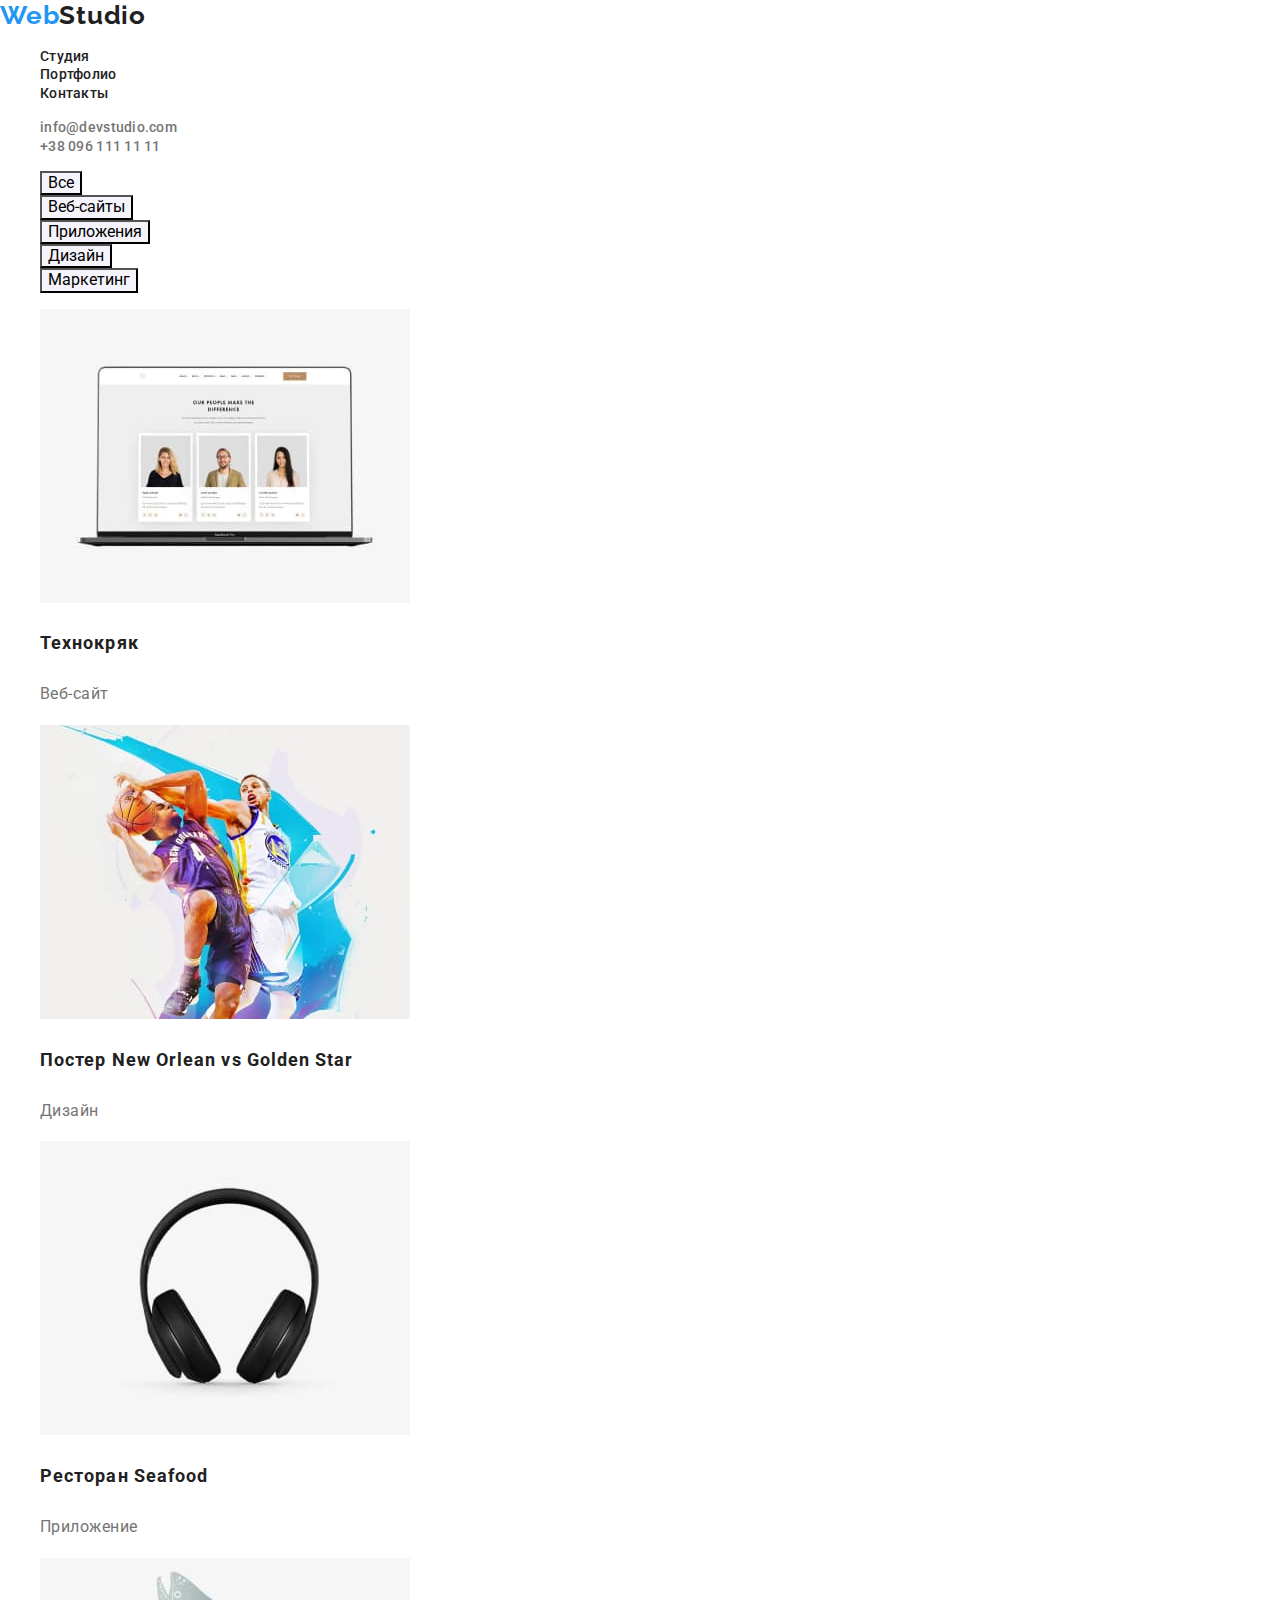
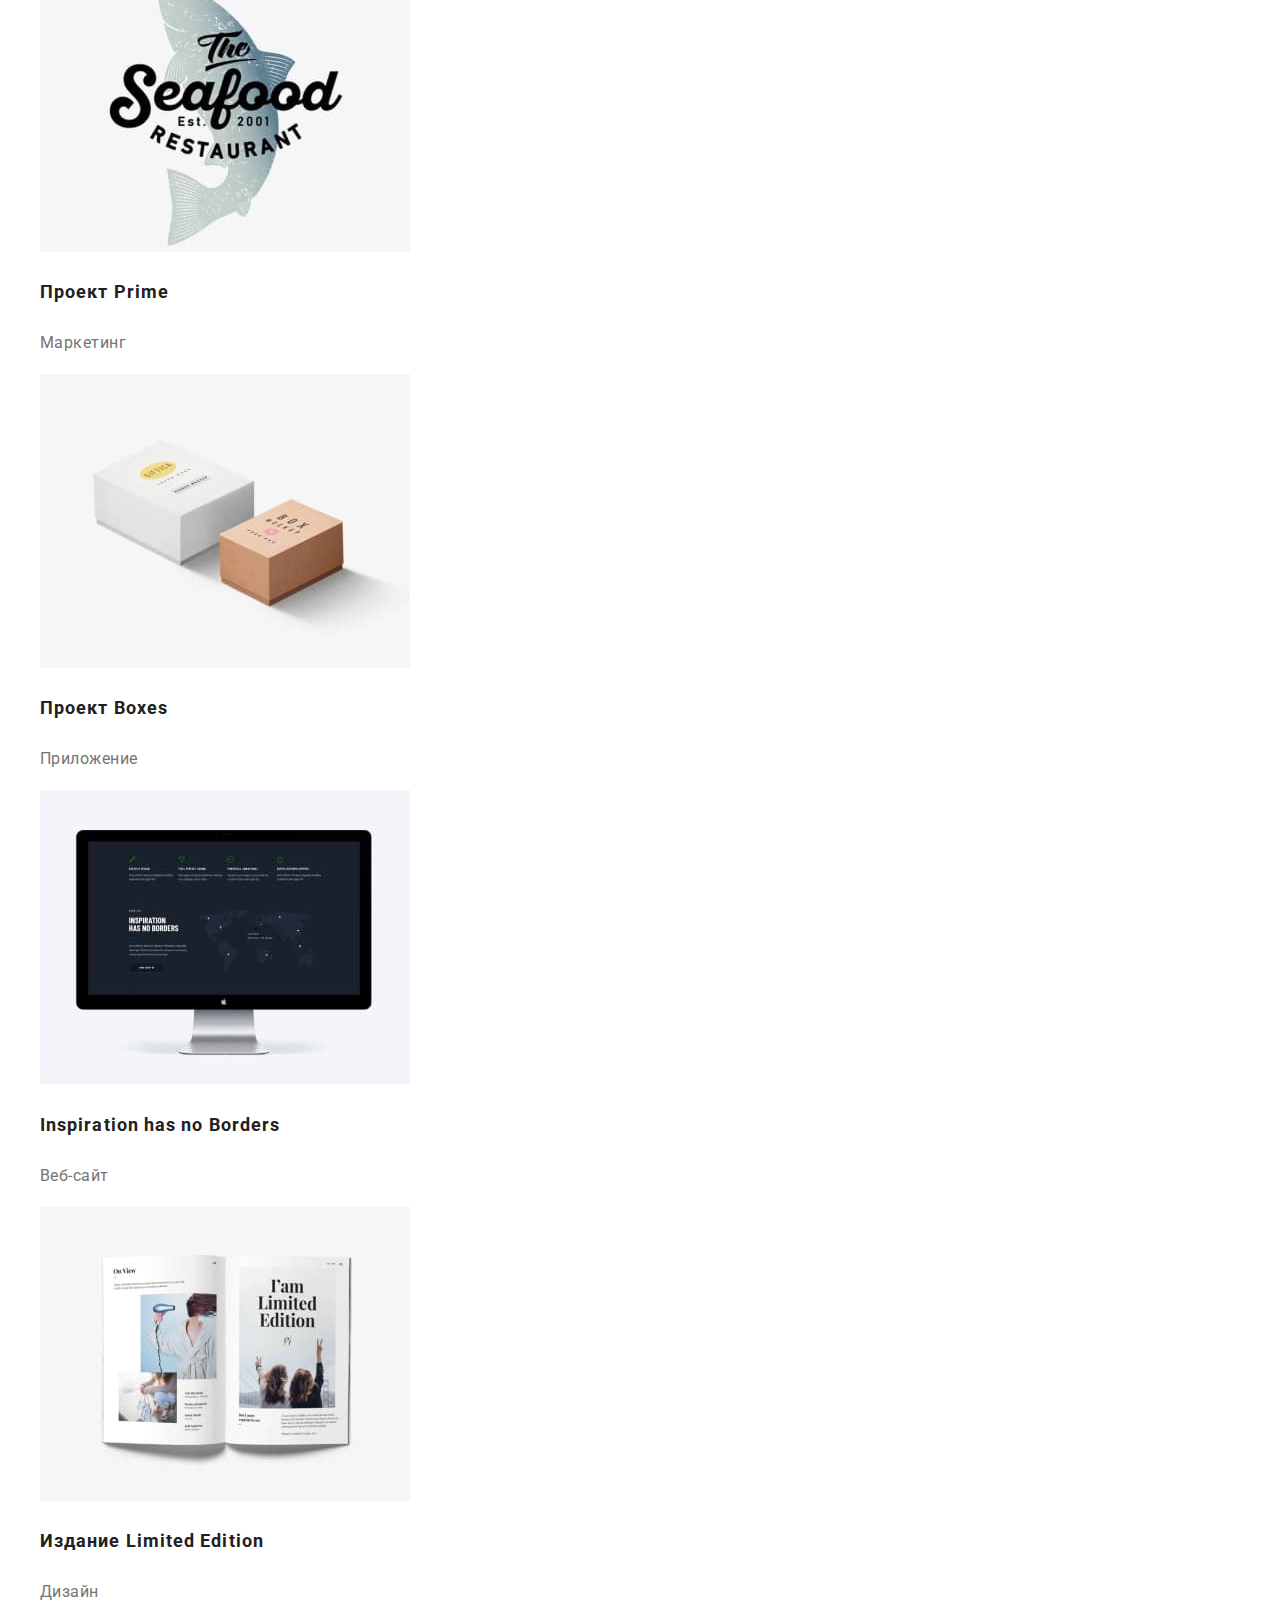
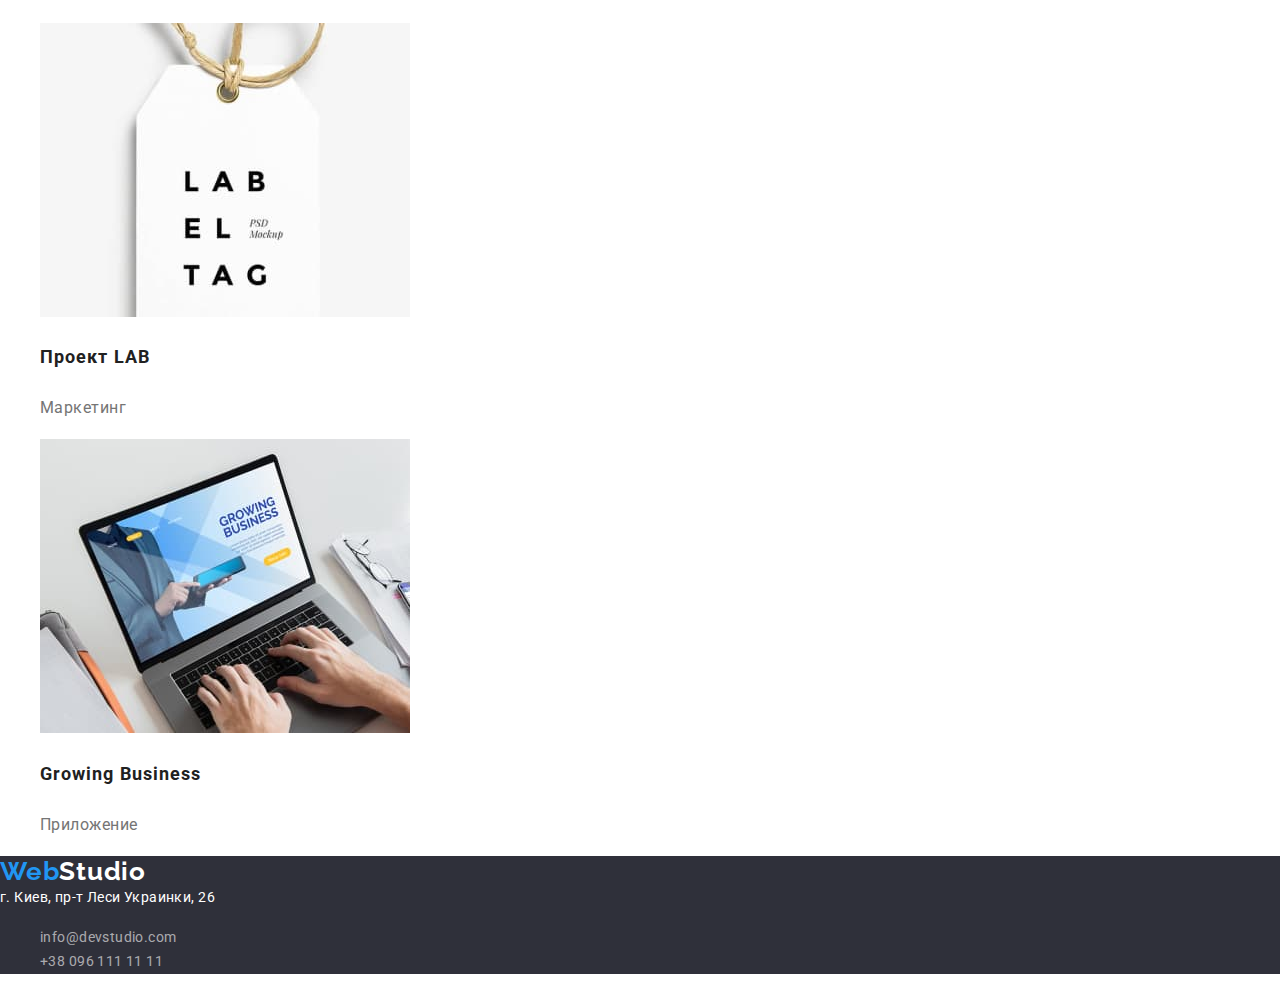
==== portfolio.html @ 2ca3c37e "link corrected" ====
<!DOCTYPE html>
<html lang="ru">

<head>
    <meta charset="UTF-8">
    <meta http-equiv="X-UA-Compatible" content="IE=edge">
    <meta name="viewport" content="width=device-width, initial-scale=1.0">
    <title>Document</title>
    <link rel="preconnect" href="https://fonts.googleapis.com">
    <link rel="preconnect" href="https://fonts.gstatic.com" crossorigin>
    <link
        href="https://fonts.googleapis.com/css2?family=Oleo+Script&family=Raleway:wght@700&family=Roboto:wght@400;500;700;900&display=swap"
        rel="stylesheet">

    <link rel="stylesheet"
        href="https://cdnjs.cloudflare.com/ajax/libs/modern-normalize/1.0.0/modern-normalize.min.css">

    <link rel="stylesheet" href="css/styles.css">
</head>

<body>
    <!--Шапка-->
    <header class="header">
        <a class="logo" href="./index.html"> <span class="web">Web</span>Studio</a>
        <nav class="header-nav">
            <ul class="header-list">
                <li><a class="header-link" href="./index.html">Студия</a></li>
                <li><a class="header-link" href="./portfolio.html">Портфолио</a></li>
                <li><a class="header-link" href="/">Контакты</a></li>
            </ul>
        </nav>
        <ul class="header-right">
            <li><a class="header-mail" href="mailto:info@devstudio.com">info@devstudio.com</a></li>
            <li><a class="header-tel" href="+380961111111">+38 096 111 11 11</a></li>
        </ul>
    </header>
    <main>
        <!--Projects-->
        <section class="projects">
            <ul class="menu-list">
                <li><button type="button" class="button">Все</button></li>
                <li><button type="button" class="button">Веб-сайты</button></li>
                <li><button type="button" class="button">Приложения</button></li>
                <li><button type="button" class="button">Дизайн</button></li>
                <li><button type="button" class="button">Маркетинг</button></li>
            </ul>
            <ul class="projects-list">
                <li><img src="./images/img5.jpg" alt="Фото команда" width="370" height="294">
                    <h3 class="projects-title">Технокряк</h3>
                    <p class="projects-text">Веб-сайт</p>
                </li>
                <li><img src="./images/img6.jpg" alt="Постер Баскетбола" width="370" height="294">
                    <h3 class="projects-title">Постер New Orlean vs Golden Star</h3>
                    <p class="projects-text">Дизайн</p>
                </li>
                <li><img src="./images/img7.jpg" alt="Ресторан Фото" width="370" height="294">
                    <h3 class="projects-title">Ресторан Seafood</h3>
                    <p class="projects-text">Приложение</p>
                </li>
                <li><img src="./images/img8.jpg" alt="Фото ло" width="370" height="294">
                    <h3 class="projects-title">Проект Prime</h3>
                    <p class="projects-text">Маркетинг</p>
                </li>
                <li><img src="./images/img9.jpg" alt="Проект Boxes" width="370" height="294">
                    <h3 class="projects-title">Проект Boxes</h3>
                    <p class="projects-text">Приложение</p>
                </li>
                <li><img src="./images/img10.jpg" alt="Inspiration has no Borders" width="370" height="294">
                    <h3 class="projects-title">Inspiration has no Borders</h3>
                    <p class="projects-text">Веб-сайт</p>
                </li>
                <li><img src="./images/img11.jpg" alt="Издание Limited Edition" width="370" height="294">
                    <h3 class="projects-title">Издание Limited Edition</h3>
                    <p class="projects-text">Дизайн</p>
                </li>
                <li><img src="./images/img12.jpg" alt="Проект LAB" width="370" height="294">
                    <h3 class="projects-title">Проект LAB</h3>
                    <p class="projects-text">Маркетинг</p>
                </li>
                <li><img src="./images/img13.jpg" alt="Growing Business" width="370" height="294">
                    <h3 class="projects-title">Growing Business</h3>
                    <p class="projects-text">Приложение</p>
                </li>
            </ul>
        </section>
    </main>
    <!--Contact us-->
    <footer class="contacts">
        <div class="contacts-box">
            <a class="logo" href="/"> <span class="web">Web</span><span class="studio">Studio</span></a>
            <address class="contacts-address">г. Киев, пр-т Леси Украинки, 26<br></address>
            <ul class="list">
                <li><a class="contacts-mail" href="mailto:info@devstudio.com">info@devstudio.com</a>
                </li>
                <li><a class="contacts-tel" href="tel:+380961111111">+38 096 111 11 11</a></li>
            </ul>
        </div>
        <div>
        </div>
    </footer>
</body>

</html>
---- css/styles.css ----
/*second fill color #F5F4FA*/
/* hero, footer fill color #2F303A */
/* font Roboto 400,500,700,900 */
/* font Raleway 700 */
/* font-family: 'Raleway', sans-serif;
   'Roboto', sans-serif; */
:root {
  --main-title-color: #ffffff;
  --secondary-title-color: #212121;
  --main-text-color: #757575;
  --accent-color: #2196f3;
}
body {
  color: #757575;
  font-family: 'Roboto', sans-serif;
  background-color: #ffffff;
}
ul {
  list-style: none;
}
a {
  text-decoration: none;
}

/* Header */
.header {
}

.header-link {
  font-weight: 500;
  font-size: 14px;
  line-height: 1.14;
  letter-spacing: 0.02em;
  color: #212121;
}
/* Webstudio logo */

.web {
  font-family: 'Raleway', sans-serif;
  font-weight: 700;
  font-size: 26px;
  line-height: 1.19;
  /* identical to box height */
  letter-spacing: 0.03em;
  color: #2196f3;
}
/* Footer Studio logo*/
.studio {
  font-family: 'Raleway', sans-serif;
  font-weight: 700;
  font-size: 26px;
  line-height: 1.19;
  /* identical to box height */
  letter-spacing: 0.03em;
  color: #ffffff;
}
.contacts-tel:hover,
.contacts-tel:focus {
  color: #2196f3;
}
.contacts-mail:hover,
.contacts-mail:focus {
  color: #2196f3;
}

.logo {
  font-family: 'Raleway', sans-serif;
  font-weight: 700;
  font-size: 26px;
  line-height: 1.19;
  /* identical to box height */
  letter-spacing: 0.03em;
  color: #212121;
}

.header-mail {
  font-weight: 500;
  font-size: 14px;
  line-height: 1.14;
  letter-spacing: 0.02em;
  color: #757575;
}
.header-tel {
  font-weight: 500;
  font-size: 14px;
  line-height: 1.14;
  letter-spacing: 0.02em;
  color: #757575;
}
/* .header-nav > li .link:active { */
/* color: #2196f3; */
/* } */

.header-link:hover,
.header-link:focus {
  color: #2196f3;
}

.header-tel:hover,
.header-tel:focus {
  color: #2196f3;
}
.header-mail:hover,
.header-mail:focus {
  color: #2196f3;
}

/* Hero */
.hero {
  background-color: #2f303a;
}
.hero-box {
}
.hero-title {
  font-weight: 900;
  font-size: 44px;
  line-height: 1.36;
  text-align: center;
  letter-spacing: 0.06em;
  text-transform: uppercase;
  color: #ffffff;
}
/* Hero button */
.button-text {
  background-color: #757575;
  font-weight: 700;
  font-size: 16px;
  line-height: 1.87;
  letter-spacing: 0.06em;
  color: #ffffff;
}
.button-text:hover,
.button-text:focus {
  background-color: #2196f3;
}

/* Features section */

.features-list {
}
.features-title {
  font-weight: 700;
  font-size: 14px;
  line-height: 1.14;
  letter-spacing: 0.03em;
  text-transform: uppercase;
  color: #212121;
}
.features-text {
  font-weight: 400;
  font-size: 14px;
  line-height: 1.71;
  letter-spacing: 0.03em;
  color: #757575;
}
/* Features images */
.cards {
}
.cards-title {
  font-weight: 700;
  font-size: 36px;
  line-height: 1.16;
  text-align: center;
  letter-spacing: 0.03em;
  color: #212121;
}

/* Team section */
.link {
  color: #757575;
}
.team {
  background: #f5f4fa;
}
.team-title {
  font-weight: 700;
  font-size: 36px;
  line-height: 1.16;
  text-align: center;
  letter-spacing: 0.03em;
  color: #212121;
}
.team-list {
}
.team-member {
  font-weight: 500;
  font-size: 16px;
  line-height: 1.18;
  /* identical to box height */
  /* text-align: center; */
  letter-spacing: 0.03em;
  color: #212121;
}
.team-text {
  font-weight: 400;
  font-size: 16px;
  line-height: 1.18;
  /* identical to box height */
  /* text-align: center; */
  letter-spacing: 0.03em;
  color: #757575;
}
/* Footer Contacts */
.contacts {
}
.contacts-box {
  background-color: #2f303a;
}

.contacts-address {
  font-style: normal;
  font-weight: 400;
  font-size: 14px;
  line-height: 1.71;
  /* or 171% */
  letter-spacing: 0.03em;
  color: #ffffff;
}
.contacts-mail {
  font-weight: 400;
  font-size: 14px;
  line-height: 1.71;
  /* or 171% */
  letter-spacing: 0.03em;
  color: rgba(255, 255, 255, 0.6);
}
.contacts-tel {
  font-weight: 400;
  font-size: 14px;
  line-height: 1.71;
  /* or 171% */
  letter-spacing: 0.03em;
  color: rgba(255, 255, 255, 0.6);
}

.logo {
}
.web {
}
/* Portfolio page */
/* Projects section */
.menu {
}
.menu-list {
}
.menu-button {
  font-weight: 500;
  font-size: 16px;
  line-height: 1.62;
  /* identical to box height, or 162% */
  text-align: center;
  letter-spacing: 0.03em;
  color: #212121;
}
.button {
  background-color: #f5f4fa;
  cursor: pointer;
}

.button:hover,
.button:focus {
  color: #ffffff;
  background-color: #2196f3;
}

.projects {
}
.projects-list {
}
.projects-title {
  font-weight: 700;
  font-size: 18px;
  line-height: 2;
  /* identical to box height, or 200% */
  letter-spacing: 0.06em;
  color: #212121;
}
.projects-text {
  font-weight: 400;
  font-size: 16px;
  line-height: 1.87;
  /* identical to box height, or 187% */
  letter-spacing: 0.03em;
  color: #757575;
}
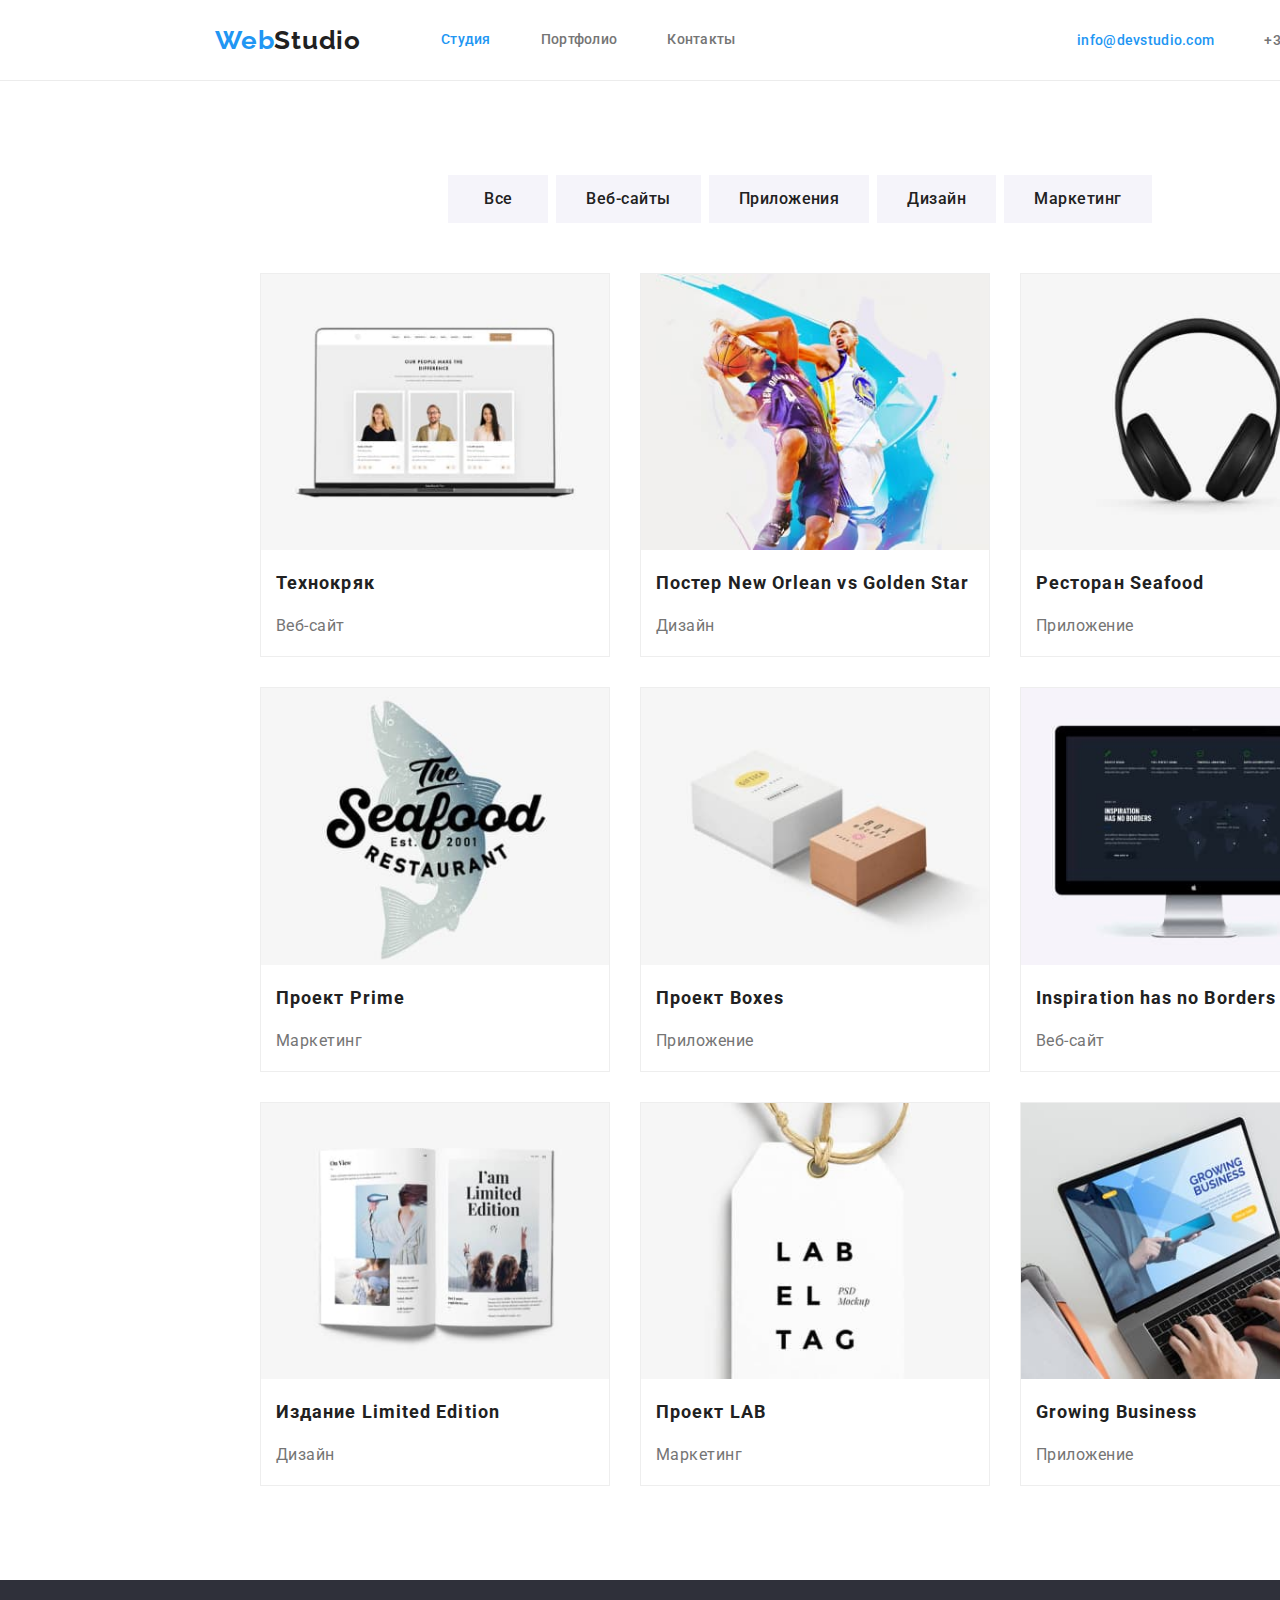
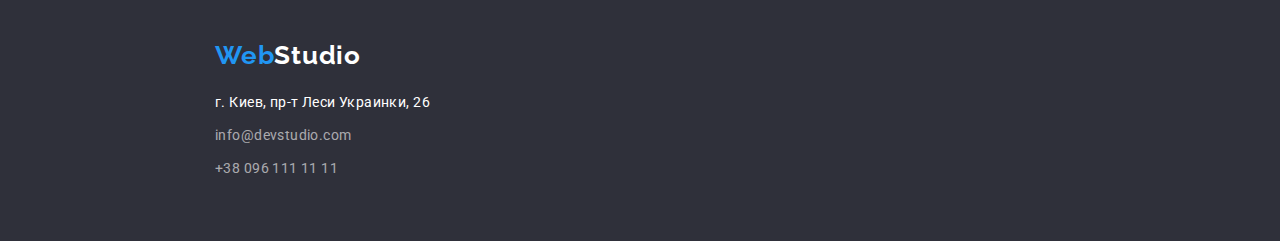
==== commit 5f59180a: "files added" ====
--- a/portfolio.html
+++ b/portfolio.html
@@ -13,7 +13,7 @@
         rel="stylesheet">
 
     <link rel="stylesheet"
-        href="https://cdnjs.cloudflare.com/ajax/libs/modern-normalize/1.0.0/modern-normalize.min.css">
+        href="https://cdnjs.cloudflare.com/ajax/libs/modern-normalize/1.1.0/modern-normalize.min.css">
 
     <link rel="stylesheet" href="css/styles.css">
 </head>
@@ -21,83 +21,178 @@
 <body>
     <!--Шапка-->
     <header class="header">
-        <a class="logo" href="./index.html"> <span class="web">Web</span>Studio</a>
-        <nav class="header-nav">
-            <ul class="header-list">
-                <li><a class="header-link" href="./index.html">Студия</a></li>
-                <li><a class="header-link" href="./portfolio.html">Портфолио</a></li>
-                <li><a class="header-link" href="/">Контакты</a></li>
+        <div class="container main-nav">
+            <a class="header-logo" href="./index.html"> <span class="web">Web</span>Studio</a>
+            <nav class="header-nav">
+                <ul class="header-list">
+                    <li class="item"><a class="link current" href="./index.html">Студия</a></li>
+                    <li class="item"><a class="link" href="./portfolio.html">Портфолио</a></li>
+                    <li class="item"><a class="link" href="/">Контакты</a></li>
+                </ul>
+            </nav>
+            <ul class="header-right">
+                <li class="contact"><a class="header-mail current"
+                        href="mailto:info@devstudio.com">info@devstudio.com</a></li>
+                <li class="contact"><a class="header-tel" href="+380961111111">+38 096 111 11 11</a></li>
             </ul>
-        </nav>
-        <ul class="header-right">
-            <li><a class="header-mail" href="mailto:info@devstudio.com">info@devstudio.com</a></li>
-            <li><a class="header-tel" href="+380961111111">+38 096 111 11 11</a></li>
-        </ul>
+        </div>
     </header>
     <main>
         <!--Projects-->
-        <section class="projects">
-            <ul class="menu-list">
-                <li><button type="button" class="button">Все</button></li>
-                <li><button type="button" class="button">Веб-сайты</button></li>
-                <li><button type="button" class="button">Приложения</button></li>
-                <li><button type="button" class="button">Дизайн</button></li>
-                <li><button type="button" class="button">Маркетинг</button></li>
-            </ul>
-            <ul class="projects-list">
-                <li><img src="./images/img5.jpg" alt="Фото команда" width="370" height="294">
-                    <h3 class="projects-title">Технокряк</h3>
-                    <p class="projects-text">Веб-сайт</p>
-                </li>
-                <li><img src="./images/img6.jpg" alt="Постер Баскетбола" width="370" height="294">
-                    <h3 class="projects-title">Постер New Orlean vs Golden Star</h3>
-                    <p class="projects-text">Дизайн</p>
-                </li>
-                <li><img src="./images/img7.jpg" alt="Ресторан Фото" width="370" height="294">
-                    <h3 class="projects-title">Ресторан Seafood</h3>
-                    <p class="projects-text">Приложение</p>
-                </li>
-                <li><img src="./images/img8.jpg" alt="Фото ло" width="370" height="294">
-                    <h3 class="projects-title">Проект Prime</h3>
-                    <p class="projects-text">Маркетинг</p>
-                </li>
-                <li><img src="./images/img9.jpg" alt="Проект Boxes" width="370" height="294">
-                    <h3 class="projects-title">Проект Boxes</h3>
-                    <p class="projects-text">Приложение</p>
-                </li>
-                <li><img src="./images/img10.jpg" alt="Inspiration has no Borders" width="370" height="294">
-                    <h3 class="projects-title">Inspiration has no Borders</h3>
-                    <p class="projects-text">Веб-сайт</p>
-                </li>
-                <li><img src="./images/img11.jpg" alt="Издание Limited Edition" width="370" height="294">
-                    <h3 class="projects-title">Издание Limited Edition</h3>
-                    <p class="projects-text">Дизайн</p>
-                </li>
-                <li><img src="./images/img12.jpg" alt="Проект LAB" width="370" height="294">
-                    <h3 class="projects-title">Проект LAB</h3>
-                    <p class="projects-text">Маркетинг</p>
-                </li>
-                <li><img src="./images/img13.jpg" alt="Growing Business" width="370" height="294">
-                    <h3 class="projects-title">Growing Business</h3>
-                    <p class="projects-text">Приложение</p>
-                </li>
-            </ul>
+        <section class="section">
+            <div class="menu container">
+                <ul class="menu-list">
+                    <li class="site-link"><button type="button" class="button current">Все</button></li>
+                    <li class="site-link"><button type="button" class="button">Веб-сайты</button></li>
+                    <li class="site-link"><button type="button" class="button">Приложения</button></li>
+                    <li class="site-link"><button type="button" class="button">Дизайн</button></li>
+                    <li class="site-link"><button type="button" class="button">Маркетинг</button></li>
+                </ul>
+            </div>
+
+            <div class="container">
+                <ul class="projects-list">
+                    <li class="items">
+                        <article class="card">
+                            <div class="card-thumb">
+                                <img src="./images/img5.jpg" alt="Фото команда" width="370" height="294">
+                            </div>
+
+                            <div class="card-content">
+                                <h3 class="projects-title">Технокряк</h3>
+                                <p class="projects-text">Веб-сайт</p>
+                            </div>
+                        </article>
+                    </li>
+
+
+                    <li class="items">
+                        <article class="card">
+                            <div class="card-thumb">
+                                <img src="./images/img6.jpg" alt="Постер Баскетбола" width="370" height="294">
+                            </div>
+
+                            <div class="card-content">
+                                <h3 class="projects-title">Постер New Orlean vs Golden Star</h3>
+                                <p class="projects-text">Дизайн</p>
+                            </div>
+                        </article>
+                    </li>
+
+                    <li class="items">
+                        <article class="card">
+                            <div class="card-thumb">
+                                <img src="./images/img7.jpg" alt="Ресторан Фото" width="370" height="294">
+                            </div>
+
+                            <div class="card-content">
+                                <h3 class="projects-title">Ресторан Seafood</h3>
+                                <p class="projects-text">Приложение</p>
+                            </div>
+                        </article>
+                    </li>
+
+                    <li class="items">
+                        <article class="card">
+                            <div class="card-thumb">
+                                <img src="./images/img8.jpg" alt="Фото ло" width="370" height="294">
+                            </div>
+
+                            <div class="card-content">
+                                <h3 class="projects-title">Проект Prime</h3>
+                                <p class="projects-text">Маркетинг</p>
+                            </div>
+                        </article>
+                    </li>
+
+                    <li class="items">
+                        <article class="card">
+                            <div class="card-thumb">
+                                <img src="./images/img9.jpg" alt="Проект Boxes" width="370" height="294">
+                            </div>
+
+                            <div class="card-content">
+                                <h3 class="projects-title">Проект Boxes</h3>
+                                <p class="projects-text">Приложение</p>
+                            </div>
+                        </article>
+                    </li>
+
+                    <li class="items">
+                        <article class="card">
+                            <div class="card-thumb">
+                                <img src="./images/img10.jpg" alt="Inspiration has no Borders" width="370" height="294">
+                            </div>
+
+                            <div class="card-content">
+                                <h3 class=" projects-title">Inspiration has no Borders</h3>
+                                <p class="projects-text">Веб-сайт</p>
+                            </div>
+                        </article>
+                    </li>
+
+                    <li class="items">
+                        <article class="card">
+                            <div class="card-thumb">
+                                <img src="./images/img11.jpg" alt="Издание Limited Edition" width="370" height="294">
+                            </div>
+
+                            <div class="card-content">
+                                <h3 class="projects-title">Издание Limited Edition</h3>
+                                <p class="projects-text">Дизайн</p>
+                            </div>
+                        </article>
+                    </li>
+
+                    <li class="items">
+                        <article class="card">
+                            <div class="card-thumb">
+                                <img src="./images/img12.jpg" alt="Проект LAB" width="370" height="294">
+                            </div>
+
+                            <div class="card-content">
+                                <h3 class="projects-title">Проект LAB</h3>
+                                <p class="projects-text">Маркетинг</p>
+                            </div>
+                        </article>
+                    </li>
+
+                    <li class="items">
+                        <article class="card">
+                            <div class="card-thumb">
+                                <img src="./images/img13.jpg" alt="Growing Business" width="370" height="294">
+                            </div>
+                            <div class="card-content">
+                                <h3 class="projects-title">Growing Business</h3>
+                                <p class="projects-text">Приложение</p>
+                            </div>
+                        </article>
+                    </li>
+
+                </ul>
+            </div>
         </section>
     </main>
     <!--Contact us-->
-    <footer class="contacts">
-        <div class="contacts-box">
-            <a class="logo" href="/"> <span class="web">Web</span><span class="studio">Studio</span></a>
-            <address class="contacts-address">г. Киев, пр-т Леси Украинки, 26<br></address>
-            <ul class="list">
-                <li><a class="contacts-mail" href="mailto:info@devstudio.com">info@devstudio.com</a>
-                </li>
-                <li><a class="contacts-tel" href="tel:+380961111111">+38 096 111 11 11</a></li>
-            </ul>
+    <section class="footer">
+        <div class="container">
+            <div class="footer-logo">
+                <a class="logo" href="/"> <span class="web">Web</span><span class="studio">Studio</span></a>
+            </div>
+            <div class="footer-contacts">
+                <address class="contacts-address">г. Киев, пр-т Леси Украинки, 26<br></address>
+                <ul class="footer-list">
+                    <li class="footer-item"><a class="contacts-mail"
+                            href="mailto:info@devstudio.com">info@devstudio.com</a>
+                    </li>
+                    <li footer-item><a class="contacts-tel" href="tel:+380961111111">+38 096 111 11 11</a>
+                    </li>
+                </ul>
+            </div>
         </div>
         <div>
         </div>
-    </footer>
+    </section>
 </body>
 
 </html>--- a/css/styles.css
+++ b/css/styles.css
@@ -1,47 +1,168 @@
-/*second fill color #F5F4FA*/
-/* hero, footer fill color #2F303A */
-/* font Roboto 400,500,700,900 */
-/* font Raleway 700 */
-/* font-family: 'Raleway', sans-serif;
-   'Roboto', sans-serif; */
+second fill color #F5F4FA */
+hero, footer fill color #2F303A
+font Roboto 400,500,700,900 
+font Raleway 700
+font-family: 'Raleway', sans-serif
+   'Roboto', sans-serif;
 :root {
   --main-title-color: #ffffff;
   --secondary-title-color: #212121;
   --main-text-color: #757575;
   --accent-color: #2196f3;
+  --projects-list-gap: 30px;
+  --team-list-gap: 30px;
+  --team-shadow: #757575;
+  --box-shadow: 0px 1px 3px rgba(0, 0, 0, 0.12), 0px 1px 1px rgba(0, 0, 0, 0.14),
+    0px 2px 1px rgba(0, 0, 0, 0.2);
 }
 body {
   color: #757575;
   font-family: 'Roboto', sans-serif;
   background-color: #ffffff;
+  margin: 0;
 }
 ul {
+  margin-top: 0;
+  margin-bottom: 0;
+  padding-left: 0;
   list-style: none;
+}
+.list {
+  list-style: none;
+  margin: 0;
+  padding: 0;
 }
 a {
   text-decoration: none;
 }
 
+p,
+h1,
+h2,
+h3,
+h4,
+h5,
+h6,
+ul {
+  margin-top: 0;
+  margin-bottom: 0;
+}
+img {
+  display: block;
+  max-width: 100%;
+  height: auto;
+}
+.section {
+  width: 1600px;
+  padding-top: 94px;
+  padding-bottom: 94px;
+}
+.button {
+  display: inline-block;
+  padding: 11px 30px;
+  min-width: 100px;
+}
+.container {
+  width: 1200px;
+  padding-left: 15px;
+  padding-right: 15px;
+
+  margin-left: auto;
+  margin-right: auto;
+}
+
 /* Header */
 .header {
-}
-
-.header-link {
+  width: 1600px;
+  border-bottom: 1px solid #ececec;
+  padding-left: 15px;
+  padding-right: 15px;
+}
+.main-nav {
+  display: flex;
+  align-items: center;
+
+  margin-left: auto;
+  margin-right: auto;
+}
+.header-list {
+  display: flex;
+  margin-left: 80px;
+}
+.header-list .link {
+  display: block;
+  padding-top: 32px;
+  padding-bottom: 32px;
+}
+.header-list .item + .item {
+  margin-left: 50px;
+}
+.header-right {
+  display: flex;
+  margin-left: auto;
+}
+.header-right .contact + .contact {
+  margin-left: 50px;
+}
+.header-right .header-mail.current {
+  color: #2196f3;
+}
+.header-mail {
   font-weight: 500;
   font-size: 14px;
   line-height: 1.14;
   letter-spacing: 0.02em;
+  color: #757575;
+}
+.header-tel {
+  font-weight: 500;
+  font-size: 14px;
+  line-height: 1.14;
+  letter-spacing: 0.02em;
+  color: #757575;
+}
+.header-right .contact {
+  display: block;
+}
+.header-list .link.current {
+  color: #2196f3;
+}
+.header-list .link:hover,
+.header-list .link:focus {
+  color: #2196f3;
+}
+.header-tel:hover,
+.header-tel:focus {
+  color: #2196f3;
+}
+.header-mail:hover,
+.header-mail:focus {
+  color: #2196f3;
+}
+
+.link {
+  font-weight: 500;
+  font-size: 14px;
+  line-height: 1.14;
+  letter-spacing: 0.02em;
   color: #212121;
 }
 /* Webstudio logo */
-
-.web {
+.header-logo {
   font-family: 'Raleway', sans-serif;
   font-weight: 700;
   font-size: 26px;
   line-height: 1.19;
   /* identical to box height */
   letter-spacing: 0.03em;
+  color: #212121;
+}
+.web {
+  font-family: 'Raleway', sans-serif;
+  font-weight: 700;
+  font-size: 26px;
+  line-height: 1.19;
+  letter-spacing: 0.03em;
   color: #2196f3;
 }
 /* Footer Studio logo*/
@@ -53,110 +174,135 @@
   /* identical to box height */
   letter-spacing: 0.03em;
   color: #ffffff;
-}
-.contacts-tel:hover,
-.contacts-tel:focus {
-  color: #2196f3;
-}
-.contacts-mail:hover,
-.contacts-mail:focus {
-  color: #2196f3;
-}
-
-.logo {
-  font-family: 'Raleway', sans-serif;
-  font-weight: 700;
-  font-size: 26px;
-  line-height: 1.19;
-  /* identical to box height */
-  letter-spacing: 0.03em;
-  color: #212121;
-}
-
-.header-mail {
-  font-weight: 500;
-  font-size: 14px;
-  line-height: 1.14;
-  letter-spacing: 0.02em;
-  color: #757575;
-}
-.header-tel {
-  font-weight: 500;
-  font-size: 14px;
-  line-height: 1.14;
-  letter-spacing: 0.02em;
-  color: #757575;
-}
-/* .header-nav > li .link:active { */
-/* color: #2196f3; */
-/* } */
-
-.header-link:hover,
-.header-link:focus {
-  color: #2196f3;
-}
-
-.header-tel:hover,
-.header-tel:focus {
-  color: #2196f3;
-}
-.header-mail:hover,
-.header-mail:focus {
-  color: #2196f3;
-}
-
+  padding-top: 60px;
+}
 /* Hero */
 .hero {
+  width: 1600px;
+  padding-left: 15px;
+  padding-right: 15px;
+  
+
+  text-align: center;
   background-color: #2f303a;
-}
-.hero-box {
 }
 .hero-title {
   font-weight: 900;
   font-size: 44px;
   line-height: 1.36;
-  text-align: center;
   letter-spacing: 0.06em;
   text-transform: uppercase;
   color: #ffffff;
-}
-/* Hero button */
-.button-text {
-  background-color: #757575;
+
+  margin-top: 0;
+  margin-bottom: 30px;
+}
+.button-hero .button-text.current {
+  min-width: 200px;
+  background-color: #2196f3;
+  color: #ffffff;
+
+  align-items: center;
+  /* padding: 10px 32px; */
+  text-align: center;
   font-weight: 700;
   font-size: 16px;
   line-height: 1.87;
   letter-spacing: 0.06em;
-  color: #ffffff;
-}
-.button-text:hover,
-.button-text:focus {
-  background-color: #2196f3;
-}
-
-/* Features section */
+}
+
+.button-hero {
+  font-family: Roboto;
+  font-style: normal;
+  font-weight: bold;
+  font-size: 16px;
+  line-height: 1.87;
+
+  letter-spacing: 0.06em;
+  color: #ffffff;
+  background: #2196f3;
+  box-shadow: 0px 4px 4px rgba(0, 0, 0, 0.15);
+
+  min-width: 200px;
+  padding: 10px 32px;
+  display: inline-block;
+  align-items: center;
+  text-align: center;
+}
+
+.button-hero:hover,
+.button-hero:focus {
+  min-width: 200px;
+  padding: 10px 32px;
+  font-weight: bold;
+  letter-spacing: 0.06em;
+
+  color: #ffffff;
+  background: #188ce8;
+  box-shadow: 0px 4px 4px rgba(0, 0, 0, 0.15);
+  border-radius: 4px;
+}
+
+/* Features */
+
+.features {
+  width: 1200px;
+  padding-left: 15px;
+  padding-right: 15px;
+
+  margin-left: auto;
+  margin-right: auto;
+  padding-bottom: 94px;
+  padding-top: 94px;
+  outline: 1px solid blue;
+}
 
 .features-list {
-}
+  display: flex;
+  justify-content: space-between;
+}
+.features-list > .features-item {
+  width: 270px;
+}
+.features-list > .features-item:not(:last-child) {
+  padding: 0;
+  margin-right: 30px;
+ }
 .features-title {
-  font-weight: 700;
-  font-size: 14px;
-  line-height: 1.14;
+  font-family: Roboto;
+  font-style: normal;
+  font-weight: bold;
+  font-size: 14px;
+  line-height: 16px;
   letter-spacing: 0.03em;
   text-transform: uppercase;
   color: #212121;
+
+  margin-bottom: 10px;
 }
 .features-text {
-  font-weight: 400;
-  font-size: 14px;
-  line-height: 1.71;
-  letter-spacing: 0.03em;
-  color: #757575;
-}
-/* Features images */
+  font-family: Roboto;
+  font-style: normal;
+  font-weight: normal;
+  font-size: 14px;
+  line-height: 24px;
+  letter-spacing: 0.03em;
+  
+  color: #757575;
+}
+/*Чем мы занимаемся */
 .cards {
+  width: 1200px;
+  padding-left: 15px;
+  padding-right: 15px;
+
+  margin-left: auto;
+  margin-right: auto;
+  outline: 1px solid green;
 }
 .cards-title {
+  padding-top: 0;
+  padding-bottom: 50px;
   font-weight: 700;
   font-size: 36px;
   line-height: 1.16;
@@ -164,15 +310,22 @@
   letter-spacing: 0.03em;
   color: #212121;
 }
-
+.cards-list {
+  display: flex;
+}
+.cards-item:not(:last-child) {
+  margin-right: 30px;
+}
 /* Team section */
 .link {
   color: #757575;
 }
-.team {
-  background: #f5f4fa;
+.company {
+  background-color: #F5F4FA;
 }
 .team-title {
+  padding-top: 0;
+  padding-bottom: 50px;
   font-weight: 700;
   font-size: 36px;
   line-height: 1.16;
@@ -180,13 +333,43 @@
   letter-spacing: 0.03em;
   color: #212121;
 }
+.team .container {
+  width: 1200px;
+  padding-left: 15px;
+  padding-right: 15px;
+
+  margin-left: auto;
+  margin-right: auto;
+}
 .team-list {
+  display: flex;
+  flex-wrap: wrap;
+
+  margin-left: -30px;
+  margin-top: -30px;
+  
+}
+.team-list .member {
+  flex-basis:calc((100% - 4 * 30px) / 4);
+  margin-left: 30px;
+  margin-top: 30px;
+  
+ }
+.member .team-member {
+  text-align: center;
+}
+.team-text {
+  text-align: center;
+  margin-bottom: 30px;
+}
+.team-member{
+  margin-top: 30px;
+  margin-bottom: 10px;
 }
 .team-member {
   font-weight: 500;
   font-size: 16px;
   line-height: 1.18;
-  /* identical to box height */
   /* text-align: center; */
   letter-spacing: 0.03em;
   color: #212121;
@@ -195,32 +378,59 @@
   font-weight: 400;
   font-size: 16px;
   line-height: 1.18;
-  /* identical to box height */
   /* text-align: center; */
   letter-spacing: 0.03em;
   color: #757575;
 }
+.team-list > .member {
+  background: #ffffff;
+  /* material shadow v1 */
+  box-shadow: 0px 1px 3px rgba(0, 0, 0, 0.12), 0px 1px 1px rgba(0, 0, 0, 0.14),
+    0px 2px 1px rgba(0, 0, 0, 0.2);
+  border-radius: 0px 0px 4px 4px;
+}
+
 /* Footer Contacts */
-.contacts {
-}
-.contacts-box {
+.footer {
+  width: 1600px;
+  padding-left: 15px;
+  padding-right: 15px;
   background-color: #2f303a;
 }
-
+.footer.container {
+  width: 1200px;
+  padding-right: 15px;
+  padding-left: 15px;
+
+  margin-right: auto;
+  margin-left: auto;
+}
+.footer-logo {
+  padding-top: 60px;
+  padding-bottom: 20px;
+}
+.footer-contacts {
+  width: 231px;
+  padding-bottom: 60px;
+}
+.footer-list .footer-item {
+  display: block;
+  padding-bottom: 9px;
+}
 .contacts-address {
   font-style: normal;
   font-weight: 400;
   font-size: 14px;
   line-height: 1.71;
-  /* or 171% */
-  letter-spacing: 0.03em;
-  color: #ffffff;
-}
+  letter-spacing: 0.03em;
+  color: #ffffff;
+  padding-bottom: 9px;
+}
+
 .contacts-mail {
   font-weight: 400;
   font-size: 14px;
   line-height: 1.71;
-  /* or 171% */
   letter-spacing: 0.03em;
   color: rgba(255, 255, 255, 0.6);
 }
@@ -228,30 +438,61 @@
   font-weight: 400;
   font-size: 14px;
   line-height: 1.71;
-  /* or 171% */
   letter-spacing: 0.03em;
   color: rgba(255, 255, 255, 0.6);
 }
-
-.logo {
-}
-.web {
+.contacts-tel:hover,
+.contacts-tel:focus {
+  color: #2196f3;
+}
+.contacts-mail:hover,
+.contacts-mail:focus {
+  color: #2196f3;
 }
 /* Portfolio page */
-/* Projects section */
-.menu {
+.menu .container {
+  padding-bottom: 34px;
+}
+.container .projects-list {
+  width: 1170px;
+  padding-right: 15px;
+  padding-left: 15px;
+
+  margin-left: auto;
+  margin-right: auto;
+  
+}
+.card-content {
+  padding: 15px;
+  /* outline: 1px solid blue; */
+}
+.projects-text {
+  margin-top: 10px;
+}
+
+.menu-list .button {
+  border-style: none;
 }
 .menu-list {
-}
-.menu-button {
+  display: flex;
+  justify-content: center;
+  margin-left: auto;
+  margin-top: 0;
+  padding-bottom: 50px;
+}
+.menu-list .site-link:not(:last-child) {
+  margin-right: 8px;
+}
+.button {
   font-weight: 500;
   font-size: 16px;
   line-height: 1.62;
-  /* identical to box height, or 162% */
-  text-align: center;
-  letter-spacing: 0.03em;
-  color: #212121;
-}
+
+  text-align: center;
+  letter-spacing: 0.03em;
+  color: #212121;
+}
+
 .button {
   background-color: #f5f4fa;
   cursor: pointer;
@@ -262,16 +503,28 @@
   color: #ffffff;
   background-color: #2196f3;
 }
-
-.projects {
-}
 .projects-list {
-}
+  padding: 0;
+  margin: 0;
+
+  display: flex;
+  flex-wrap: wrap;
+
+  margin-left: -30px; 
+  margin-top: -30px;
+}
+.projects-list > .items {
+  flex-basis: calc((100% - 3 * 30px) / 3 );
+
+  margin-left: 30px;
+  margin-top: 30px;
+}
+
 .projects-title {
   font-weight: 700;
   font-size: 18px;
   line-height: 2;
-  /* identical to box height, or 200% */
+
   letter-spacing: 0.06em;
   color: #212121;
 }
@@ -279,7 +532,12 @@
   font-weight: 400;
   font-size: 16px;
   line-height: 1.87;
-  /* identical to box height, or 187% */
-  letter-spacing: 0.03em;
-  color: #757575;
-}
+
+  letter-spacing: 0.03em;
+  color: #757575;
+}
+.projects-list > .items {
+  background: #ffffff;
+  border: 1px solid #eeeeee;
+  box-sizing: border-box;
+}
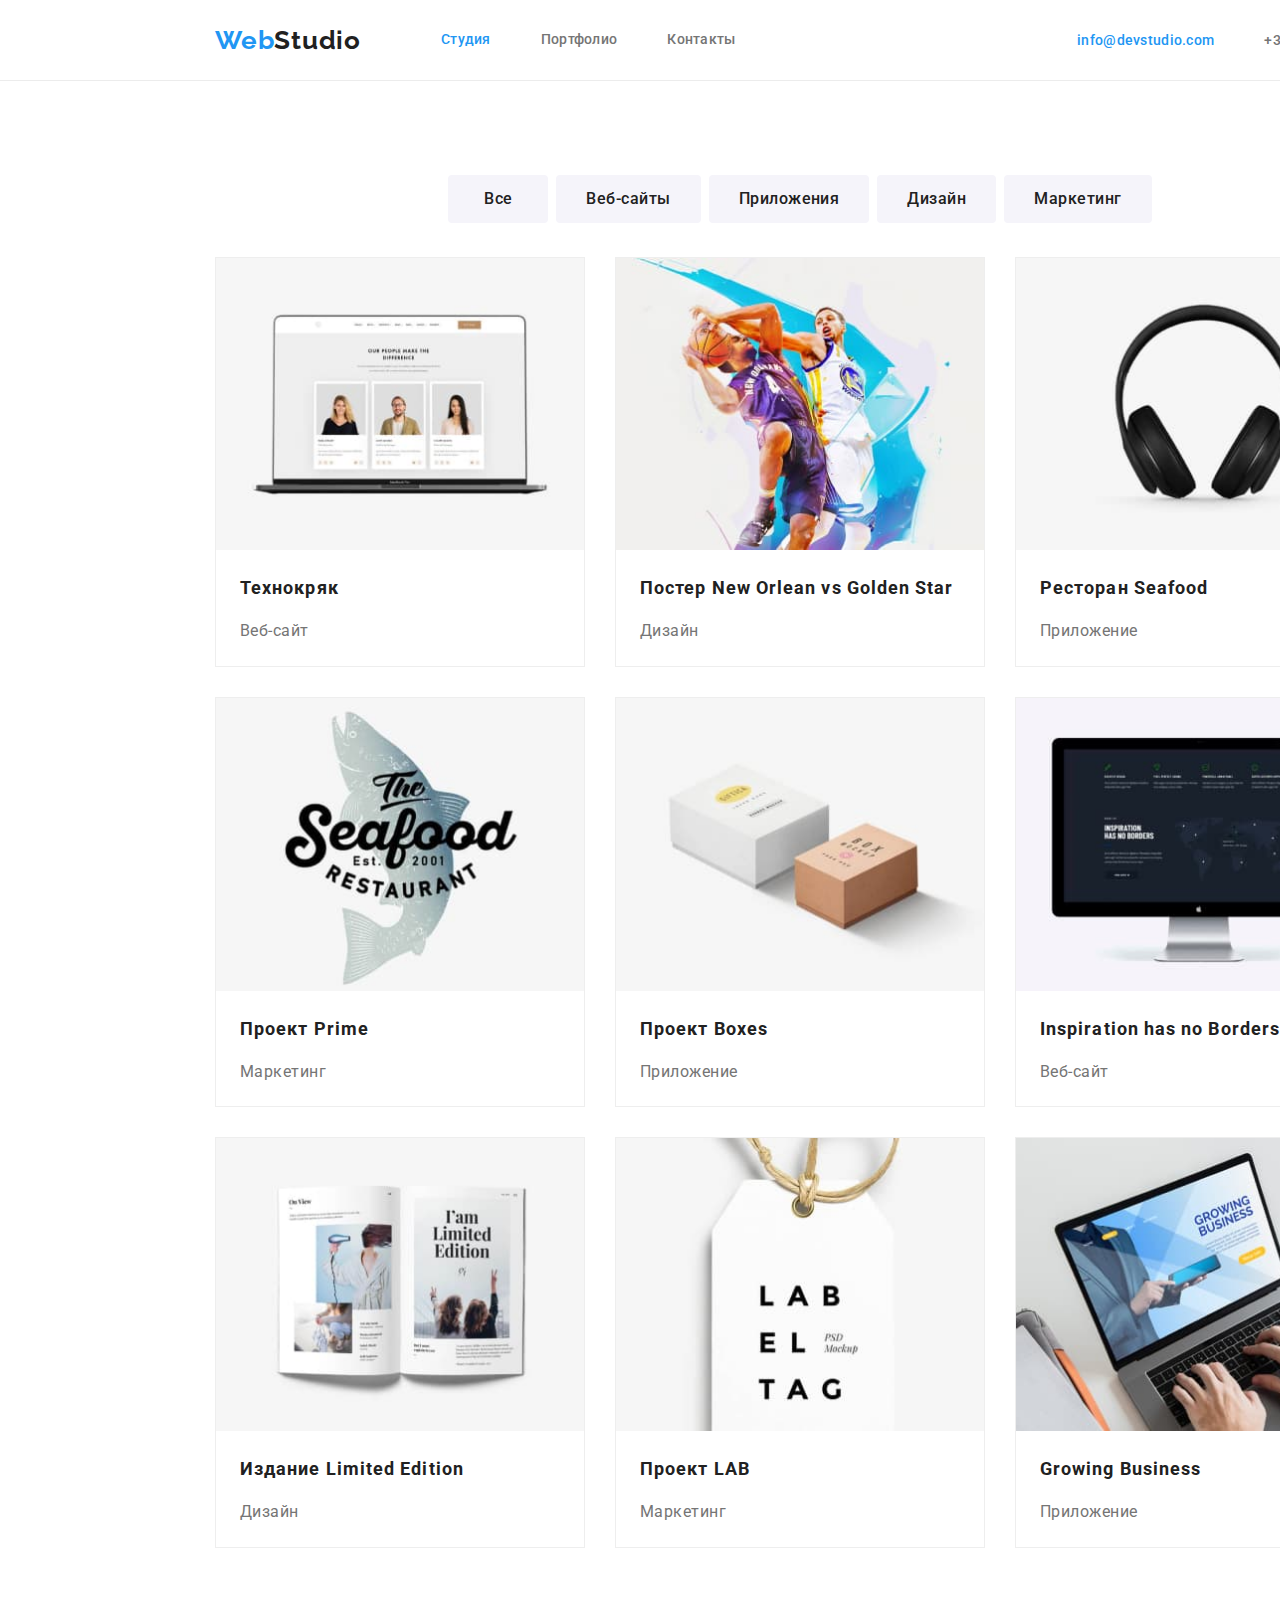
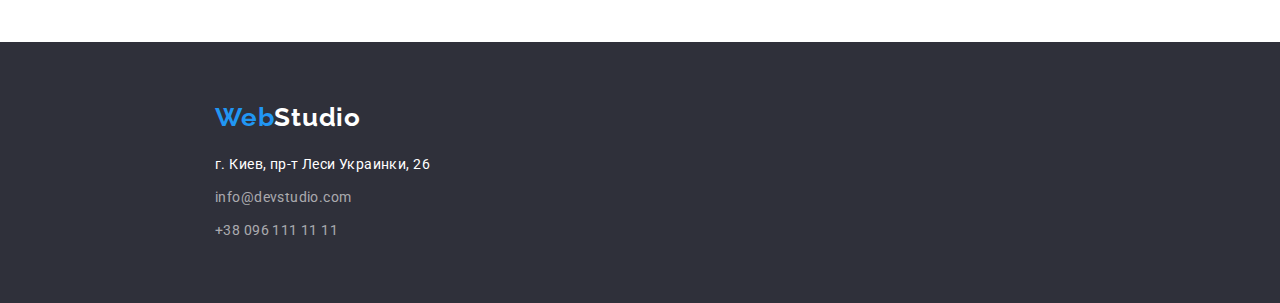
==== commit bba86605: "some files were changed" ====
--- a/portfolio.html
+++ b/portfolio.html
@@ -20,7 +20,7 @@
 
 <body>
     <!--Шапка-->
-    <header class="header">
+    <header class="page-header">
         <div class="container main-nav">
             <a class="header-logo" href="./index.html"> <span class="web">Web</span>Studio</a>
             <nav class="header-nav">
@@ -39,142 +39,139 @@
     </header>
     <main>
         <!--Projects-->
-        <section class="section">
-            <div class="menu container">
-                <ul class="menu-list">
-                    <li class="site-link"><button type="button" class="button current">Все</button></li>
-                    <li class="site-link"><button type="button" class="button">Веб-сайты</button></li>
-                    <li class="site-link"><button type="button" class="button">Приложения</button></li>
-                    <li class="site-link"><button type="button" class="button">Дизайн</button></li>
-                    <li class="site-link"><button type="button" class="button">Маркетинг</button></li>
-                </ul>
-            </div>
 
-            <div class="container">
-                <ul class="projects-list">
-                    <li class="items">
-                        <article class="card">
-                            <div class="card-thumb">
-                                <img src="./images/img5.jpg" alt="Фото команда" width="370" height="294">
-                            </div>
+        <div class="menu container">
+            <ul class="menu-list">
+                <li class="site-link"><button type="button" class="button current">Все</button></li>
+                <li class="site-link"><button type="button" class="button">Веб-сайты</button></li>
+                <li class="site-link"><button type="button" class="button">Приложения</button></li>
+                <li class="site-link"><button type="button" class="button">Дизайн</button></li>
+                <li class="site-link"><button type="button" class="button">Маркетинг</button></li>
+            </ul>
 
-                            <div class="card-content">
-                                <h3 class="projects-title">Технокряк</h3>
-                                <p class="projects-text">Веб-сайт</p>
-                            </div>
-                        </article>
-                    </li>
+            <ul class="projects-list">
+                <li class="items">
+                    <article class="card">
+                        <div class="card-thumb">
+                            <img src="./images/img5.jpg" alt="Фото команда" width="370" height="294">
+                        </div>
 
+                        <div class="card-content">
+                            <h3 class="projects-title">Технокряк</h3>
+                            <p class="projects-text">Веб-сайт</p>
+                        </div>
+                    </article>
+                </li>
 
-                    <li class="items">
-                        <article class="card">
-                            <div class="card-thumb">
-                                <img src="./images/img6.jpg" alt="Постер Баскетбола" width="370" height="294">
-                            </div>
+                <li class="items">
+                    <article class="card">
+                        <div class="card-thumb">
+                            <img src="./images/img6.jpg" alt="Постер Баскетбола" width="370" height="294">
+                        </div>
 
-                            <div class="card-content">
-                                <h3 class="projects-title">Постер New Orlean vs Golden Star</h3>
-                                <p class="projects-text">Дизайн</p>
-                            </div>
-                        </article>
-                    </li>
+                        <div class="card-content">
+                            <h3 class="projects-title">Постер New Orlean vs Golden Star</h3>
+                            <p class="projects-text">Дизайн</p>
+                        </div>
+                    </article>
+                </li>
 
-                    <li class="items">
-                        <article class="card">
-                            <div class="card-thumb">
-                                <img src="./images/img7.jpg" alt="Ресторан Фото" width="370" height="294">
-                            </div>
+                <li class="items">
+                    <article class="card">
+                        <div class="card-thumb">
+                            <img src="./images/img7.jpg" alt="Ресторан Фото" width="370" height="294">
+                        </div>
 
-                            <div class="card-content">
-                                <h3 class="projects-title">Ресторан Seafood</h3>
-                                <p class="projects-text">Приложение</p>
-                            </div>
-                        </article>
-                    </li>
+                        <div class="card-content">
+                            <h3 class="projects-title">Ресторан Seafood</h3>
+                            <p class="projects-text">Приложение</p>
+                        </div>
+                    </article>
+                </li>
 
-                    <li class="items">
-                        <article class="card">
-                            <div class="card-thumb">
-                                <img src="./images/img8.jpg" alt="Фото ло" width="370" height="294">
-                            </div>
+                <li class="items">
+                    <article class="card">
+                        <div class="card-thumb">
+                            <img src="./images/img8.jpg" alt="Фото ло" width="370" height="294">
+                        </div>
 
-                            <div class="card-content">
-                                <h3 class="projects-title">Проект Prime</h3>
-                                <p class="projects-text">Маркетинг</p>
-                            </div>
-                        </article>
-                    </li>
+                        <div class="card-content">
+                            <h3 class="projects-title">Проект Prime</h3>
+                            <p class="projects-text">Маркетинг</p>
+                        </div>
+                    </article>
+                </li>
 
-                    <li class="items">
-                        <article class="card">
-                            <div class="card-thumb">
-                                <img src="./images/img9.jpg" alt="Проект Boxes" width="370" height="294">
-                            </div>
+                <li class="items">
+                    <article class="card">
+                        <div class="card-thumb">
+                            <img src="./images/img9.jpg" alt="Проект Boxes" width="370" height="294">
+                        </div>
 
-                            <div class="card-content">
-                                <h3 class="projects-title">Проект Boxes</h3>
-                                <p class="projects-text">Приложение</p>
-                            </div>
-                        </article>
-                    </li>
+                        <div class="card-content">
+                            <h3 class="projects-title">Проект Boxes</h3>
+                            <p class="projects-text">Приложение</p>
+                        </div>
+                    </article>
+                </li>
 
-                    <li class="items">
-                        <article class="card">
-                            <div class="card-thumb">
-                                <img src="./images/img10.jpg" alt="Inspiration has no Borders" width="370" height="294">
-                            </div>
+                <li class="items">
+                    <article class="card">
+                        <div class="card-thumb">
+                            <img src="./images/img10.jpg" alt="Inspiration has no Borders" width="370" height="294">
+                        </div>
 
-                            <div class="card-content">
-                                <h3 class=" projects-title">Inspiration has no Borders</h3>
-                                <p class="projects-text">Веб-сайт</p>
-                            </div>
-                        </article>
-                    </li>
+                        <div class="card-content">
+                            <h3 class=" projects-title">Inspiration has no Borders</h3>
+                            <p class="projects-text">Веб-сайт</p>
+                        </div>
+                    </article>
+                </li>
 
-                    <li class="items">
-                        <article class="card">
-                            <div class="card-thumb">
-                                <img src="./images/img11.jpg" alt="Издание Limited Edition" width="370" height="294">
-                            </div>
+                <li class="items">
+                    <article class="card">
+                        <div class="card-thumb">
+                            <img src="./images/img11.jpg" alt="Издание Limited Edition" width="370" height="294">
+                        </div>
 
-                            <div class="card-content">
-                                <h3 class="projects-title">Издание Limited Edition</h3>
-                                <p class="projects-text">Дизайн</p>
-                            </div>
-                        </article>
-                    </li>
+                        <div class="card-content">
+                            <h3 class="projects-title">Издание Limited Edition</h3>
+                            <p class="projects-text">Дизайн</p>
+                        </div>
+                    </article>
+                </li>
 
-                    <li class="items">
-                        <article class="card">
-                            <div class="card-thumb">
-                                <img src="./images/img12.jpg" alt="Проект LAB" width="370" height="294">
-                            </div>
+                <li class="items">
+                    <article class="card">
+                        <div class="card-thumb">
+                            <img src="./images/img12.jpg" alt="Проект LAB" width="370" height="294">
+                        </div>
 
-                            <div class="card-content">
-                                <h3 class="projects-title">Проект LAB</h3>
-                                <p class="projects-text">Маркетинг</p>
-                            </div>
-                        </article>
-                    </li>
+                        <div class="card-content">
+                            <h3 class="projects-title">Проект LAB</h3>
+                            <p class="projects-text">Маркетинг</p>
+                        </div>
+                    </article>
+                </li>
 
-                    <li class="items">
-                        <article class="card">
-                            <div class="card-thumb">
-                                <img src="./images/img13.jpg" alt="Growing Business" width="370" height="294">
-                            </div>
-                            <div class="card-content">
-                                <h3 class="projects-title">Growing Business</h3>
-                                <p class="projects-text">Приложение</p>
-                            </div>
-                        </article>
-                    </li>
+                <li class="items">
+                    <article class="card">
+                        <div class="card-thumb">
+                            <img src="./images/img13.jpg" alt="Growing Business" width="370" height="294">
+                        </div>
+                        <div class="card-content">
+                            <h3 class="projects-title">Growing Business</h3>
+                            <p class="projects-text">Приложение</p>
+                        </div>
+                    </article>
+                </li>
 
-                </ul>
-            </div>
-        </section>
+            </ul>
+        </div>
+
     </main>
     <!--Contact us-->
-    <section class="footer">
+    <footer class="footer">
         <div class="container">
             <div class="footer-logo">
                 <a class="logo" href="/"> <span class="web">Web</span><span class="studio">Studio</span></a>
@@ -190,9 +187,7 @@
                 </ul>
             </div>
         </div>
-        <div>
-        </div>
-    </section>
+    </footer>
 </body>
 
 </html>--- a/css/styles.css
+++ b/css/styles.css
@@ -72,16 +72,21 @@
 }
 
 /* Header */
-.header {
+.page-header {
   width: 1600px;
   border-bottom: 1px solid #ececec;
   padding-left: 15px;
   padding-right: 15px;
-}
-.main-nav {
+
+}
+.container.main-nav {
+  width: 1200px;
   display: flex;
   align-items: center;
 
+  padding-left: 15px;
+  padding-right: 15px;
+  
   margin-left: auto;
   margin-right: auto;
 }
@@ -121,9 +126,9 @@
   letter-spacing: 0.02em;
   color: #757575;
 }
-.header-right .contact {
-  display: block;
-}
+/* .header-right .contact { */
+  /* display: block; */
+/* } */
 .header-list .link.current {
   color: #2196f3;
 }
@@ -174,7 +179,8 @@
   /* identical to box height */
   letter-spacing: 0.03em;
   color: #ffffff;
-  padding-top: 60px;
+  /* padding-top: 60px; */
+  /* padding-bottom: 20px; */
 }
 /* Hero */
 .hero {
@@ -182,7 +188,6 @@
   padding-left: 15px;
   padding-right: 15px;
   
-
   text-align: center;
   background-color: #2f303a;
 }
@@ -201,9 +206,9 @@
   min-width: 200px;
   background-color: #2196f3;
   color: #ffffff;
+  border: none;
 
   align-items: center;
-  /* padding: 10px 32px; */
   text-align: center;
   font-weight: 700;
   font-size: 16px;
@@ -250,13 +255,12 @@
   padding-left: 15px;
   padding-right: 15px;
 
-  margin-left: auto;
-  margin-right: auto;
+  margin-left: 200px;
+  margin-right: 200px;
+
   padding-bottom: 94px;
   padding-top: 94px;
-  outline: 1px solid blue;
-}
-
+}
 .features-list {
   display: flex;
   justify-content: space-between;
@@ -296,9 +300,8 @@
   padding-left: 15px;
   padding-right: 15px;
 
-  margin-left: auto;
-  margin-right: auto;
-  outline: 1px solid green;
+  margin-left: 200px;
+  margin-right: 200px;
 }
 .cards-title {
   padding-top: 0;
@@ -406,11 +409,12 @@
   margin-left: auto;
 }
 .footer-logo {
+  width: 145px;
   padding-top: 60px;
   padding-bottom: 20px;
 }
 .footer-contacts {
-  width: 231px;
+  min-width: 231px;
   padding-bottom: 60px;
 }
 .footer-list .footer-item {
@@ -450,24 +454,14 @@
   color: #2196f3;
 }
 /* Portfolio page */
-.menu .container {
-  padding-bottom: 34px;
-}
-.container .projects-list {
-  width: 1170px;
-  padding-right: 15px;
-  padding-left: 15px;
-
-  margin-left: auto;
-  margin-right: auto;
-  
-}
-.card-content {
-  padding: 15px;
-  /* outline: 1px solid blue; */
-}
-.projects-text {
-  margin-top: 10px;
+.menu {
+  width: 1200px;
+  padding-right: 15px;
+  padding-left: 15px;
+
+  margin-left: 200px;
+  margin-right: 200px;
+  
 }
 
 .menu-list .button {
@@ -476,9 +470,10 @@
 .menu-list {
   display: flex;
   justify-content: center;
-  margin-left: auto;
-  margin-top: 0;
-  padding-bottom: 50px;
+
+  padding-bottom: 34px;
+  padding-top: 94px;
+
 }
 .menu-list .site-link:not(:last-child) {
   margin-right: 8px;
@@ -491,11 +486,13 @@
   text-align: center;
   letter-spacing: 0.03em;
   color: #212121;
+  border-radius: 4px;
 }
 
 .button {
+  cursor: pointer;
   background-color: #f5f4fa;
-  cursor: pointer;
+
 }
 
 .button:hover,
@@ -504,22 +501,23 @@
   background-color: #2196f3;
 }
 .projects-list {
-  padding: 0;
-  margin: 0;
-
   display: flex;
   flex-wrap: wrap;
-
-  margin-left: -30px; 
+  padding-bottom: 94px;
+
+  margin-right: -30px; 
   margin-top: -30px;
 }
 .projects-list > .items {
-  flex-basis: calc((100% - 3 * 30px) / 3 );
-
-  margin-left: 30px;
+  flex-basis: calc(100% / 3 - 30px);
+
+  margin-right: 30px;
   margin-top: 30px;
 }
-
+.card-content {
+  min-width: 322px;
+  padding: 20px 24px;
+}
 .projects-title {
   font-weight: 700;
   font-size: 18px;
@@ -527,6 +525,7 @@
 
   letter-spacing: 0.06em;
   color: #212121;
+  margin-bottom: 10px;
 }
 .projects-text {
   font-weight: 400;
@@ -540,4 +539,5 @@
   background: #ffffff;
   border: 1px solid #eeeeee;
   box-sizing: border-box;
-}
+  
+}
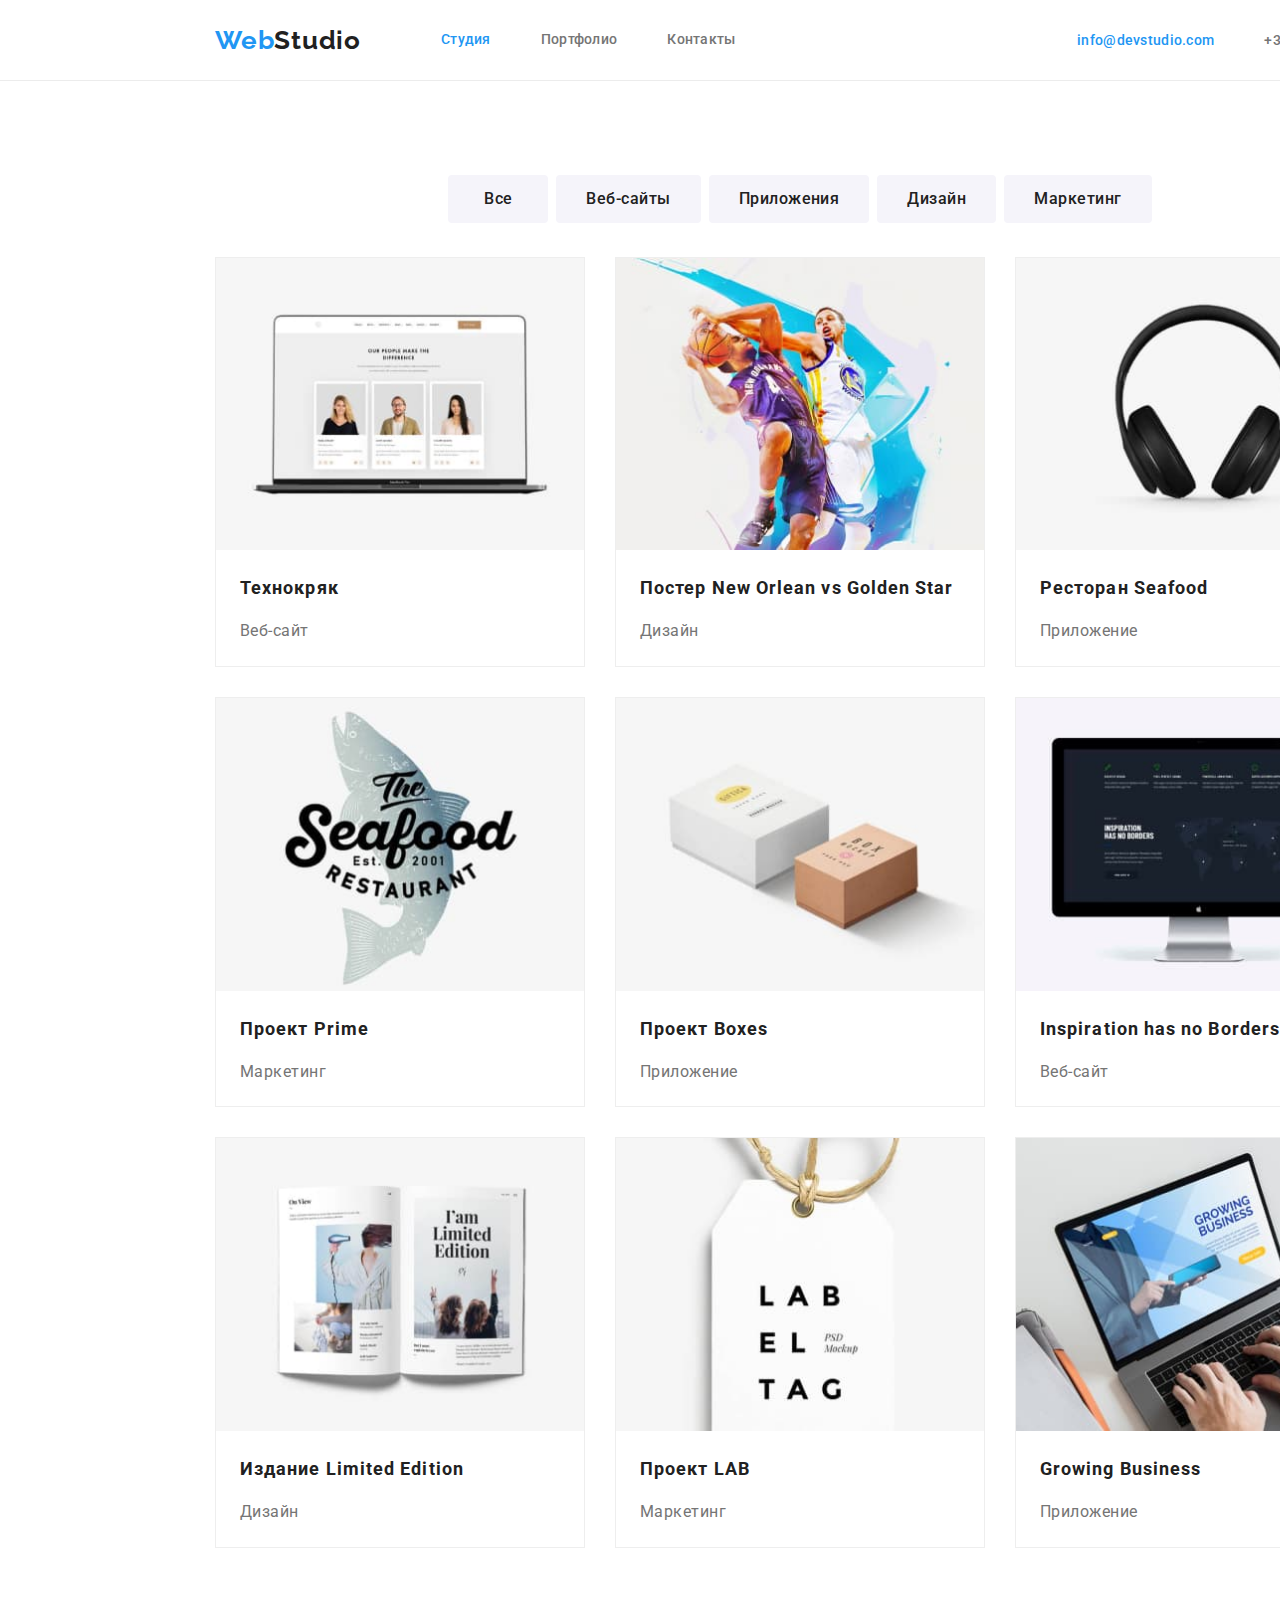
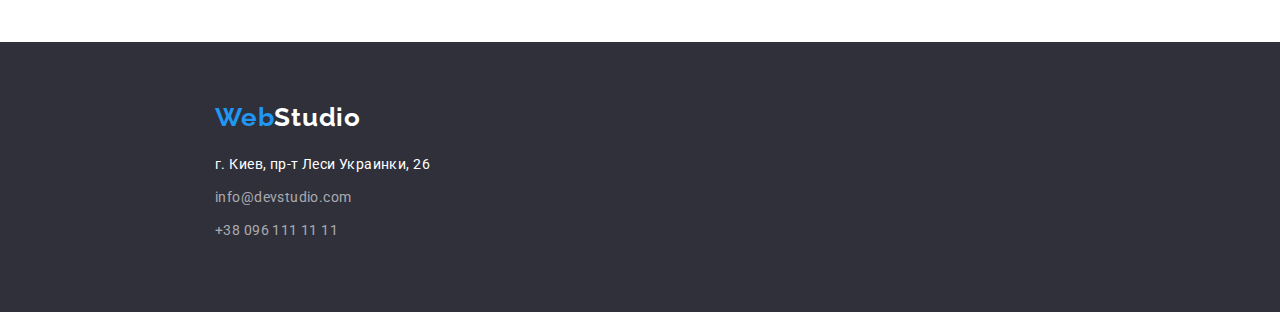
==== commit 2b5bba7e: "Footer file was corrected" ====
--- a/portfolio.html
+++ b/portfolio.html
@@ -182,7 +182,7 @@
                     <li class="footer-item"><a class="contacts-mail"
                             href="mailto:info@devstudio.com">info@devstudio.com</a>
                     </li>
-                    <li footer-item><a class="contacts-tel" href="tel:+380961111111">+38 096 111 11 11</a>
+                    <li class="footer-item"><a class="contacts-tel" href="tel:+380961111111">+38 096 111 11 11</a>
                     </li>
                 </ul>
             </div>
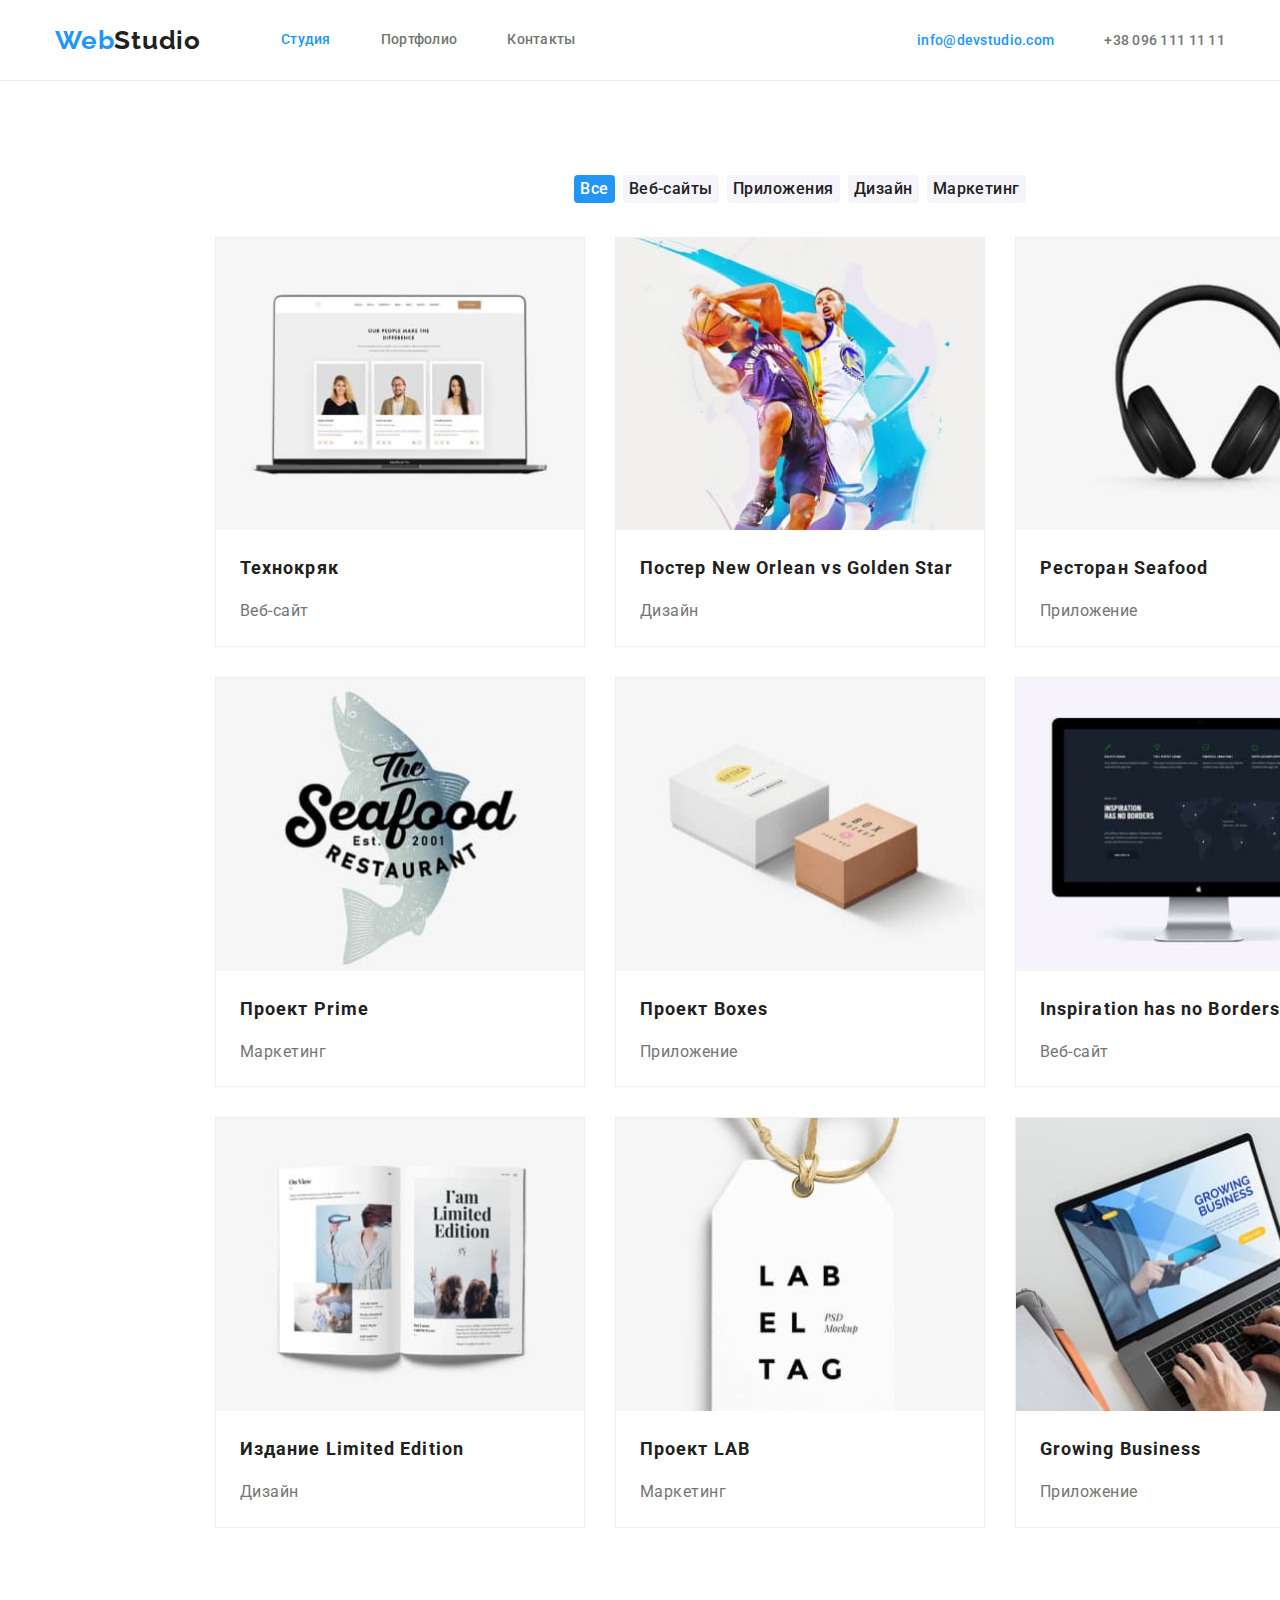
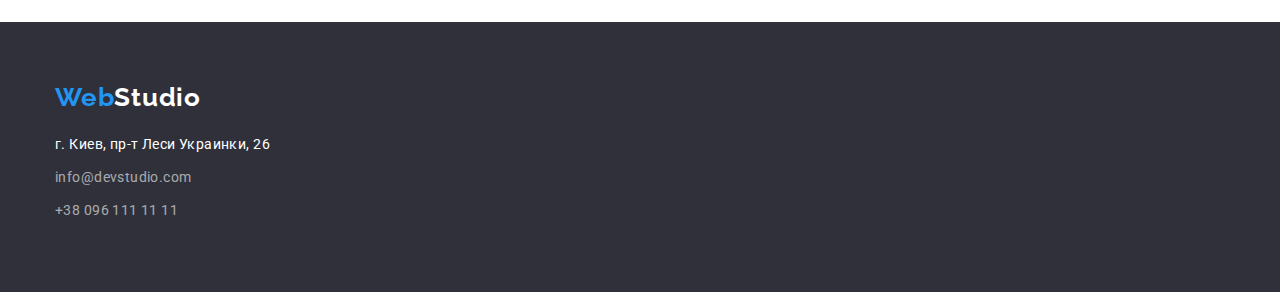
==== commit 0eb3d61e: "several sections were added" ====
--- a/portfolio.html
+++ b/portfolio.html
@@ -42,11 +42,11 @@
 
         <div class="menu container">
             <ul class="menu-list">
-                <li class="site-link"><button type="button" class="button current">Все</button></li>
-                <li class="site-link"><button type="button" class="button">Веб-сайты</button></li>
-                <li class="site-link"><button type="button" class="button">Приложения</button></li>
-                <li class="site-link"><button type="button" class="button">Дизайн</button></li>
-                <li class="site-link"><button type="button" class="button">Маркетинг</button></li>
+                <li class="site-link"><button type="button" class="site-button current">Все</button></li>
+                <li class="site-link"><button type="button" class="site-button">Веб-сайты</button></li>
+                <li class="site-link"><button type="button" class="site-button">Приложения</button></li>
+                <li class="site-link"><button type="button" class="site-button">Дизайн</button></li>
+                <li class="site-link"><button type="button" class="site-button">Маркетинг</button></li>
             </ul>
 
             <ul class="projects-list">
--- a/css/styles.css
+++ b/css/styles.css
@@ -53,7 +53,6 @@
   height: auto;
 }
 .section {
-  width: 1600px;
   padding-top: 94px;
   padding-bottom: 94px;
 }
@@ -61,6 +60,7 @@
   display: inline-block;
   padding: 11px 30px;
   min-width: 100px;
+  border: none;
 }
 .container {
   width: 1200px;
@@ -73,26 +73,24 @@
 
 /* Header */
 .page-header {
-  width: 1600px;
   border-bottom: 1px solid #ececec;
+}
+.container.main-nav {
+  width: 1200px;
+  display: flex;
+  align-items: center;
+
   padding-left: 15px;
   padding-right: 15px;
-
-}
-.container.main-nav {
-  width: 1200px;
-  display: flex;
-  align-items: center;
-
-  padding-left: 15px;
-  padding-right: 15px;
   
   margin-left: auto;
   margin-right: auto;
 }
+.header-nav {
+  margin-left: 80px;
+}
 .header-list {
   display: flex;
-  margin-left: 80px;
 }
 .header-list .link {
   display: block;
@@ -182,12 +180,8 @@
   /* padding-top: 60px; */
   /* padding-bottom: 20px; */
 }
-/* Hero */
+/* Hero section */
 .hero {
-  width: 1600px;
-  padding-left: 15px;
-  padding-right: 15px;
-  
   text-align: center;
   background-color: #2f303a;
 }
@@ -202,12 +196,14 @@
   margin-top: 0;
   margin-bottom: 30px;
 }
-.button-hero .button-text.current {
+.button-text.current {
   min-width: 200px;
+  height: 50px;
   background-color: #2196f3;
   color: #ffffff;
+  border-radius: 4px;
   border: none;
-
+  
   align-items: center;
   text-align: center;
   font-weight: 700;
@@ -215,8 +211,7 @@
   line-height: 1.87;
   letter-spacing: 0.06em;
 }
-
-.button-hero {
+.button-text {
   font-family: Roboto;
   font-style: normal;
   font-weight: bold;
@@ -235,29 +230,22 @@
   text-align: center;
 }
 
-.button-hero:hover,
-.button-hero:focus {
+.button-text:hover,
+.button-text:focus {
   min-width: 200px;
   padding: 10px 32px;
   font-weight: bold;
   letter-spacing: 0.06em;
-
+  cursor: pointer;
   color: #ffffff;
   background: #188ce8;
   box-shadow: 0px 4px 4px rgba(0, 0, 0, 0.15);
   border-radius: 4px;
 }
 
-/* Features */
+/* Features section */
 
 .features {
-  width: 1200px;
-  padding-left: 15px;
-  padding-right: 15px;
-
-  margin-left: 200px;
-  margin-right: 200px;
-
   padding-bottom: 94px;
   padding-top: 94px;
 }
@@ -294,15 +282,8 @@
   
   color: #757575;
 }
-/*Чем мы занимаемся */
-.cards {
-  width: 1200px;
-  padding-left: 15px;
-  padding-right: 15px;
-
-  margin-left: 200px;
-  margin-right: 200px;
-}
+/* картинки Чем мы занимаемся */
+
 .cards-title {
   padding-top: 0;
   padding-bottom: 50px;
@@ -335,14 +316,6 @@
   text-align: center;
   letter-spacing: 0.03em;
   color: #212121;
-}
-.team .container {
-  width: 1200px;
-  padding-left: 15px;
-  padding-right: 15px;
-
-  margin-left: auto;
-  margin-right: auto;
 }
 .team-list {
   display: flex;
@@ -395,7 +368,6 @@
 
 /* Footer Contacts */
 .footer {
-  width: 1600px;
   padding-left: 15px;
   padding-right: 15px;
   background-color: #2f303a;
@@ -464,7 +436,7 @@
   
 }
 
-.menu-list .button {
+.menu-list .site-button {
   border-style: none;
 }
 .menu-list {
@@ -478,7 +450,7 @@
 .menu-list .site-link:not(:last-child) {
   margin-right: 8px;
 }
-.button {
+.site-button {
   font-weight: 500;
   font-size: 16px;
   line-height: 1.62;
@@ -489,16 +461,20 @@
   border-radius: 4px;
 }
 
-.button {
+.site-button {
   cursor: pointer;
   background-color: #f5f4fa;
-
-}
-
-.button:hover,
-.button:focus {
+}
+.site-button:hover,
+.site-button:focus {
   color: #ffffff;
   background-color: #2196f3;
+}
+.site-button.current {
+  background-color: #2196f3;
+  color: #ffffff;
+  border: none;
+
 }
 .projects-list {
   display: flex;
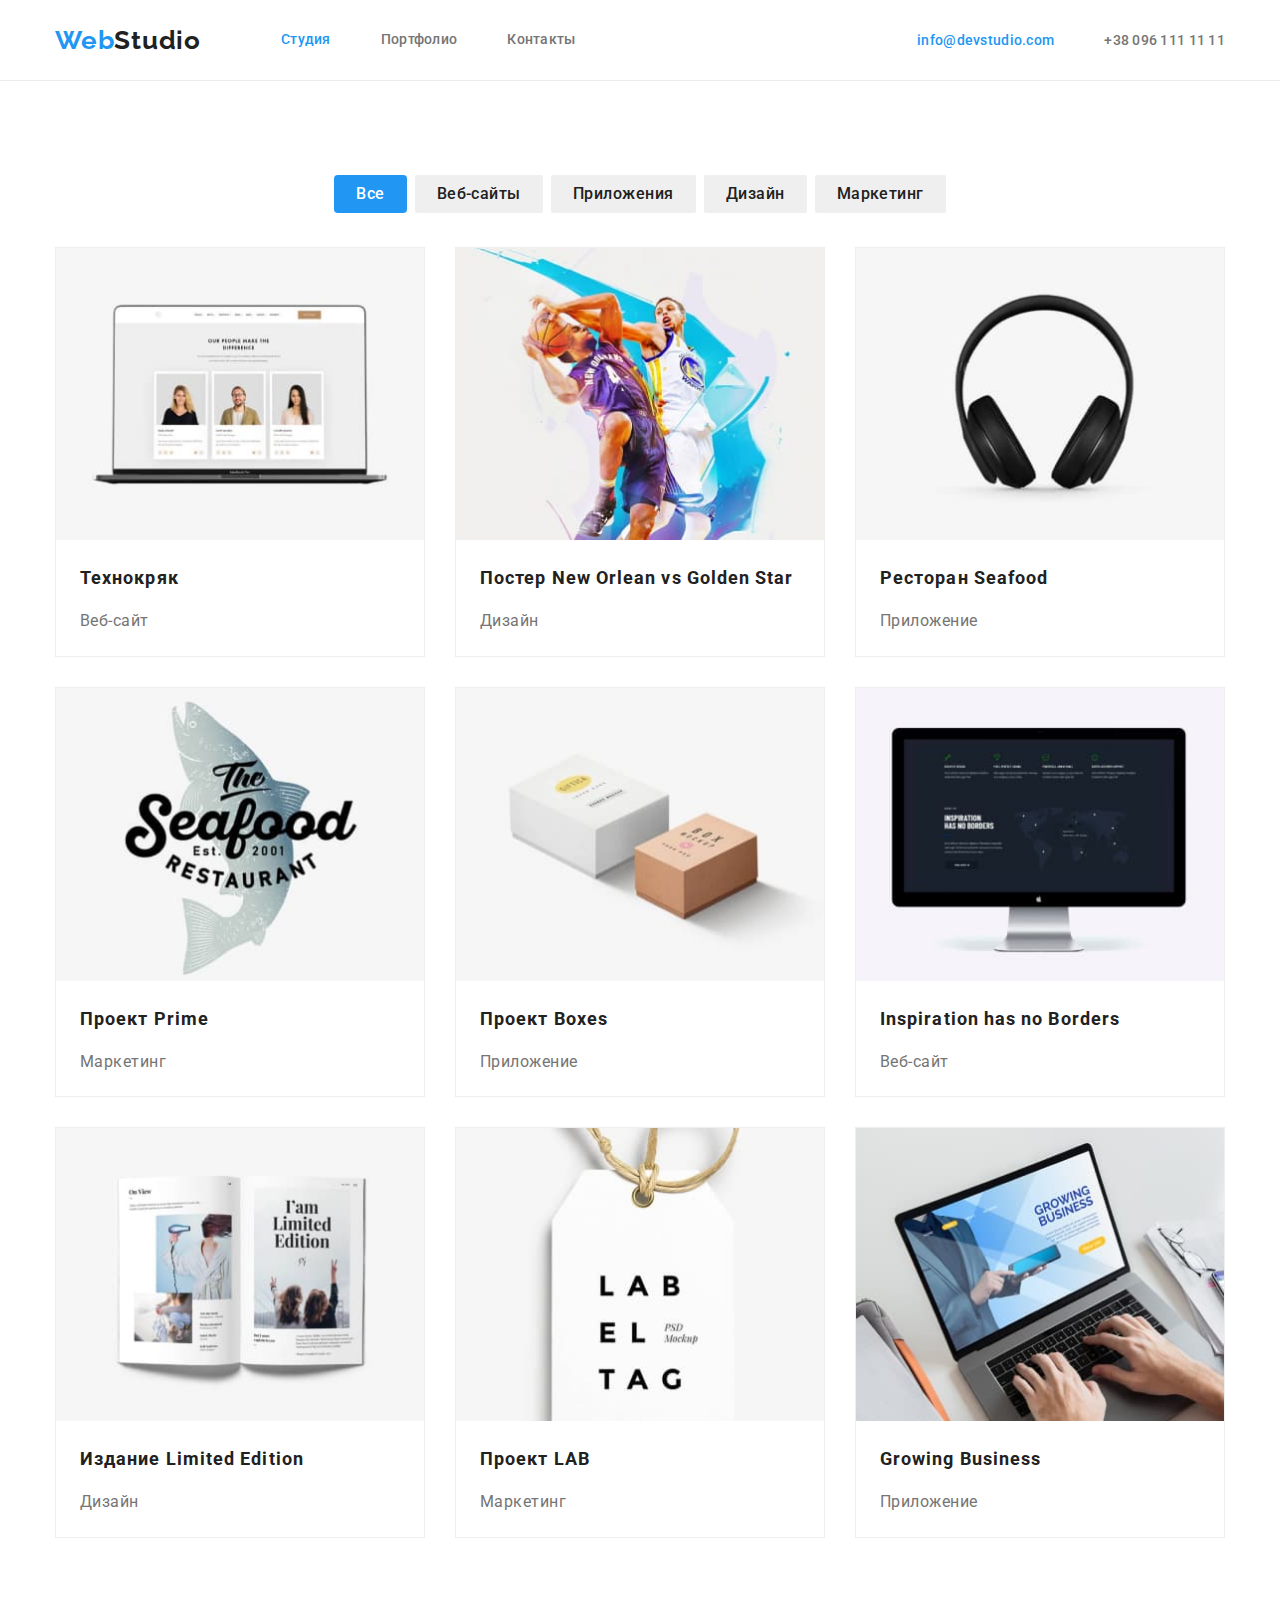
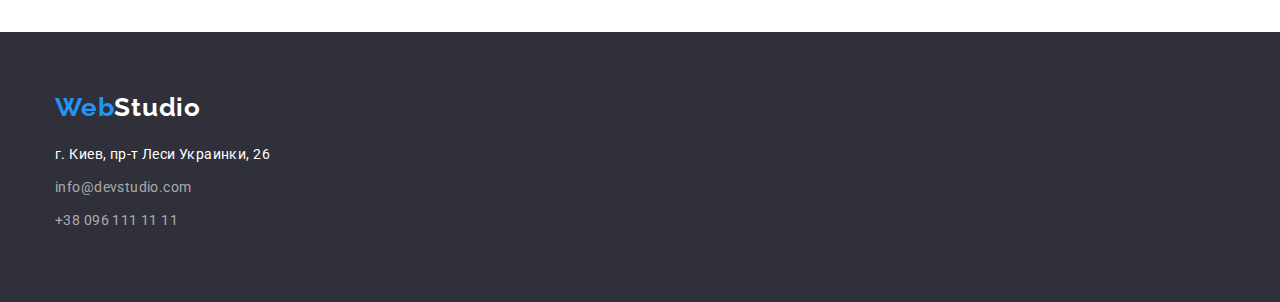
==== commit b270dd14: "button style was added" ====
--- a/portfolio.html
+++ b/portfolio.html
@@ -39,135 +39,146 @@
     </header>
     <main>
         <!--Projects-->
-
-        <div class="menu container">
-            <ul class="menu-list">
-                <li class="site-link"><button type="button" class="site-button current">Все</button></li>
-                <li class="site-link"><button type="button" class="site-button">Веб-сайты</button></li>
-                <li class="site-link"><button type="button" class="site-button">Приложения</button></li>
-                <li class="site-link"><button type="button" class="site-button">Дизайн</button></li>
-                <li class="site-link"><button type="button" class="site-button">Маркетинг</button></li>
-            </ul>
-
-            <ul class="projects-list">
-                <li class="items">
-                    <article class="card">
-                        <div class="card-thumb">
-                            <img src="./images/img5.jpg" alt="Фото команда" width="370" height="294">
-                        </div>
-
-                        <div class="card-content">
-                            <h3 class="projects-title">Технокряк</h3>
-                            <p class="projects-text">Веб-сайт</p>
-                        </div>
-                    </article>
-                </li>
-
-                <li class="items">
-                    <article class="card">
-                        <div class="card-thumb">
-                            <img src="./images/img6.jpg" alt="Постер Баскетбола" width="370" height="294">
-                        </div>
-
-                        <div class="card-content">
-                            <h3 class="projects-title">Постер New Orlean vs Golden Star</h3>
-                            <p class="projects-text">Дизайн</p>
-                        </div>
-                    </article>
-                </li>
-
-                <li class="items">
-                    <article class="card">
-                        <div class="card-thumb">
-                            <img src="./images/img7.jpg" alt="Ресторан Фото" width="370" height="294">
-                        </div>
-
-                        <div class="card-content">
-                            <h3 class="projects-title">Ресторан Seafood</h3>
-                            <p class="projects-text">Приложение</p>
-                        </div>
-                    </article>
-                </li>
-
-                <li class="items">
-                    <article class="card">
-                        <div class="card-thumb">
-                            <img src="./images/img8.jpg" alt="Фото ло" width="370" height="294">
-                        </div>
-
-                        <div class="card-content">
-                            <h3 class="projects-title">Проект Prime</h3>
-                            <p class="projects-text">Маркетинг</p>
-                        </div>
-                    </article>
-                </li>
-
-                <li class="items">
-                    <article class="card">
-                        <div class="card-thumb">
-                            <img src="./images/img9.jpg" alt="Проект Boxes" width="370" height="294">
-                        </div>
-
-                        <div class="card-content">
-                            <h3 class="projects-title">Проект Boxes</h3>
-                            <p class="projects-text">Приложение</p>
-                        </div>
-                    </article>
-                </li>
-
-                <li class="items">
-                    <article class="card">
-                        <div class="card-thumb">
-                            <img src="./images/img10.jpg" alt="Inspiration has no Borders" width="370" height="294">
-                        </div>
-
-                        <div class="card-content">
-                            <h3 class=" projects-title">Inspiration has no Borders</h3>
-                            <p class="projects-text">Веб-сайт</p>
-                        </div>
-                    </article>
-                </li>
-
-                <li class="items">
-                    <article class="card">
-                        <div class="card-thumb">
-                            <img src="./images/img11.jpg" alt="Издание Limited Edition" width="370" height="294">
-                        </div>
-
-                        <div class="card-content">
-                            <h3 class="projects-title">Издание Limited Edition</h3>
-                            <p class="projects-text">Дизайн</p>
-                        </div>
-                    </article>
-                </li>
-
-                <li class="items">
-                    <article class="card">
-                        <div class="card-thumb">
-                            <img src="./images/img12.jpg" alt="Проект LAB" width="370" height="294">
-                        </div>
-
-                        <div class="card-content">
-                            <h3 class="projects-title">Проект LAB</h3>
-                            <p class="projects-text">Маркетинг</p>
-                        </div>
-                    </article>
-                </li>
-
-                <li class="items">
-                    <article class="card">
-                        <div class="card-thumb">
-                            <img src="./images/img13.jpg" alt="Growing Business" width="370" height="294">
-                        </div>
-                        <div class="card-content">
-                            <h3 class="projects-title">Growing Business</h3>
-                            <p class="projects-text">Приложение</p>
-                        </div>
-                    </article>
-                </li>
-
-            </ul>
-        </div>
+        <section class="projects section">
+            <div class="menu container">
+                <ul class="menu-list">
+                    <div class="site">
+                        <li><button type="button" class="site-button current">Все</button></li>
+                    </div>
+                    <div class="site">
+                        <li><button type="button" class="site-button">Веб-сайты</button></li>
+                    </div>
+                    <div class="site">
+                        <li><button type="button" class="site-button">Приложения</button></li>
+                    </div>
+                    <div class="site">
+                        <li><button type="button" class="site-button">Дизайн</button></li>
+                    </div>
+                    <div class="site">
+                        <li><button type="button" class="site-button">Маркетинг</button></li>
+                    </div>
+                </ul>
+
+                <ul class="projects-list">
+                    <li class="items">
+                        <article class="card">
+                            <div class="card-thumb">
+                                <img src="./images/img5.jpg" alt="Фото команда" width="370" height="294">
+                            </div>
+
+                            <div class="card-content">
+                                <h3 class="projects-title">Технокряк</h3>
+                                <p class="projects-text">Веб-сайт</p>
+                            </div>
+                        </article>
+                    </li>
+
+                    <li class="items">
+                        <article class="card">
+                            <div class="card-thumb">
+                                <img src="./images/img6.jpg" alt="Постер Баскетбола" width="370" height="294">
+                            </div>
+
+                            <div class="card-content">
+                                <h3 class="projects-title">Постер New Orlean vs Golden Star</h3>
+                                <p class="projects-text">Дизайн</p>
+                            </div>
+                        </article>
+                    </li>
+
+                    <li class="items">
+                        <article class="card">
+                            <div class="card-thumb">
+                                <img src="./images/img7.jpg" alt="Ресторан Фото" width="370" height="294">
+                            </div>
+
+                            <div class="card-content">
+                                <h3 class="projects-title">Ресторан Seafood</h3>
+                                <p class="projects-text">Приложение</p>
+                            </div>
+                        </article>
+                    </li>
+
+                    <li class="items">
+                        <article class="card">
+                            <div class="card-thumb">
+                                <img src="./images/img8.jpg" alt="Фото ло" width="370" height="294">
+                            </div>
+
+                            <div class="card-content">
+                                <h3 class="projects-title">Проект Prime</h3>
+                                <p class="projects-text">Маркетинг</p>
+                            </div>
+                        </article>
+                    </li>
+
+                    <li class="items">
+                        <article class="card">
+                            <div class="card-thumb">
+                                <img src="./images/img9.jpg" alt="Проект Boxes" width="370" height="294">
+                            </div>
+
+                            <div class="card-content">
+                                <h3 class="projects-title">Проект Boxes</h3>
+                                <p class="projects-text">Приложение</p>
+                            </div>
+                        </article>
+                    </li>
+
+                    <li class="items">
+                        <article class="card">
+                            <div class="card-thumb">
+                                <img src="./images/img10.jpg" alt="Inspiration has no Borders" width="370" height="294">
+                            </div>
+
+                            <div class="card-content">
+                                <h3 class=" projects-title">Inspiration has no Borders</h3>
+                                <p class="projects-text">Веб-сайт</p>
+                            </div>
+                        </article>
+                    </li>
+
+                    <li class="items">
+                        <article class="card">
+                            <div class="card-thumb">
+                                <img src="./images/img11.jpg" alt="Издание Limited Edition" width="370" height="294">
+                            </div>
+
+                            <div class="card-content">
+                                <h3 class="projects-title">Издание Limited Edition</h3>
+                                <p class="projects-text">Дизайн</p>
+                            </div>
+                        </article>
+                    </li>
+
+                    <li class="items">
+                        <article class="card">
+                            <div class="card-thumb">
+                                <img src="./images/img12.jpg" alt="Проект LAB" width="370" height="294">
+                            </div>
+
+                            <div class="card-content">
+                                <h3 class="projects-title">Проект LAB</h3>
+                                <p class="projects-text">Маркетинг</p>
+                            </div>
+                        </article>
+                    </li>
+
+                    <li class="items">
+                        <article class="card">
+                            <div class="card-thumb">
+                                <img src="./images/img13.jpg" alt="Growing Business" width="370" height="294">
+                            </div>
+                            <div class="card-content">
+                                <h3 class="projects-title">Growing Business</h3>
+                                <p class="projects-text">Приложение</p>
+                            </div>
+                        </article>
+                    </li>
+
+                </ul>
+            </div>
+        </section>
 
     </main>
     <!--Contact us-->
--- a/css/styles.css
+++ b/css/styles.css
@@ -1,4 +1,4 @@
-second fill color #F5F4FA */
+second fill color #F5F4FA
 hero, footer fill color #2F303A
 font Roboto 400,500,700,900 
 font Raleway 700
@@ -76,15 +76,8 @@
   border-bottom: 1px solid #ececec;
 }
 .container.main-nav {
-  width: 1200px;
   display: flex;
   align-items: center;
-
-  padding-left: 15px;
-  padding-right: 15px;
-  
-  margin-left: auto;
-  margin-right: auto;
 }
 .header-nav {
   margin-left: 80px;
@@ -124,9 +117,7 @@
   letter-spacing: 0.02em;
   color: #757575;
 }
-/* .header-right .contact { */
-  /* display: block; */
-/* } */
+
 .header-list .link.current {
   color: #2196f3;
 }
@@ -245,13 +236,8 @@
 
 /* Features section */
 
-.features {
-  padding-bottom: 94px;
-  padding-top: 94px;
-}
 .features-list {
   display: flex;
-  justify-content: space-between;
 }
 .features-list > .features-item {
   width: 270px;
@@ -282,11 +268,11 @@
   
   color: #757575;
 }
-/* картинки Чем мы занимаемся */
+/* Галерея - Чем мы занимаемся */
 
 .cards-title {
   padding-top: 0;
-  padding-bottom: 50px;
+  margin-bottom: 50px;
   font-weight: 700;
   font-size: 36px;
   line-height: 1.16;
@@ -300,7 +286,7 @@
 .cards-item:not(:last-child) {
   margin-right: 30px;
 }
-/* Team section */
+/* Команда компании */
 .link {
   color: #757575;
 }
@@ -309,7 +295,7 @@
 }
 .team-title {
   padding-top: 0;
-  padding-bottom: 50px;
+  margin-bottom: 50px;
   font-weight: 700;
   font-size: 36px;
   line-height: 1.16;
@@ -368,17 +354,7 @@
 
 /* Footer Contacts */
 .footer {
-  padding-left: 15px;
-  padding-right: 15px;
   background-color: #2f303a;
-}
-.footer.container {
-  width: 1200px;
-  padding-right: 15px;
-  padding-left: 15px;
-
-  margin-right: auto;
-  margin-left: auto;
 }
 .footer-logo {
   width: 145px;
@@ -425,16 +401,9 @@
 .contacts-mail:focus {
   color: #2196f3;
 }
-/* Portfolio page */
-.menu {
-  width: 1200px;
-  padding-right: 15px;
-  padding-left: 15px;
-
-  margin-left: 200px;
-  margin-right: 200px;
-  
-}
+
+<!--Portfolio-->
+/* Projects section */
 
 .menu-list .site-button {
   border-style: none;
@@ -442,14 +411,14 @@
 .menu-list {
   display: flex;
   justify-content: center;
-
-  padding-bottom: 34px;
-  padding-top: 94px;
-
-}
-.menu-list .site-link:not(:last-child) {
+  
+  margin-bottom: 34px;
+}
+
+.menu-list .site:not(:last-child) {
   margin-right: 8px;
 }
+
 .site-button {
   font-weight: 500;
   font-size: 16px;
@@ -459,18 +428,27 @@
   letter-spacing: 0.03em;
   color: #212121;
   border-radius: 4px;
-}
-
-.site-button {
+  border: none;
+}
+
+.menu-list .site {
   cursor: pointer;
   background-color: #f5f4fa;
 }
+
+.site .site-button {
+  display: inline-block;
+  
+  padding: 6px 22px;
+}
 .site-button:hover,
 .site-button:focus {
+  cursor: pointer;
   color: #ffffff;
   background-color: #2196f3;
 }
 .site-button.current {
+  cursor: pointer;
   background-color: #2196f3;
   color: #ffffff;
   border: none;
@@ -479,7 +457,6 @@
 .projects-list {
   display: flex;
   flex-wrap: wrap;
-  padding-bottom: 94px;
 
   margin-right: -30px; 
   margin-top: -30px;
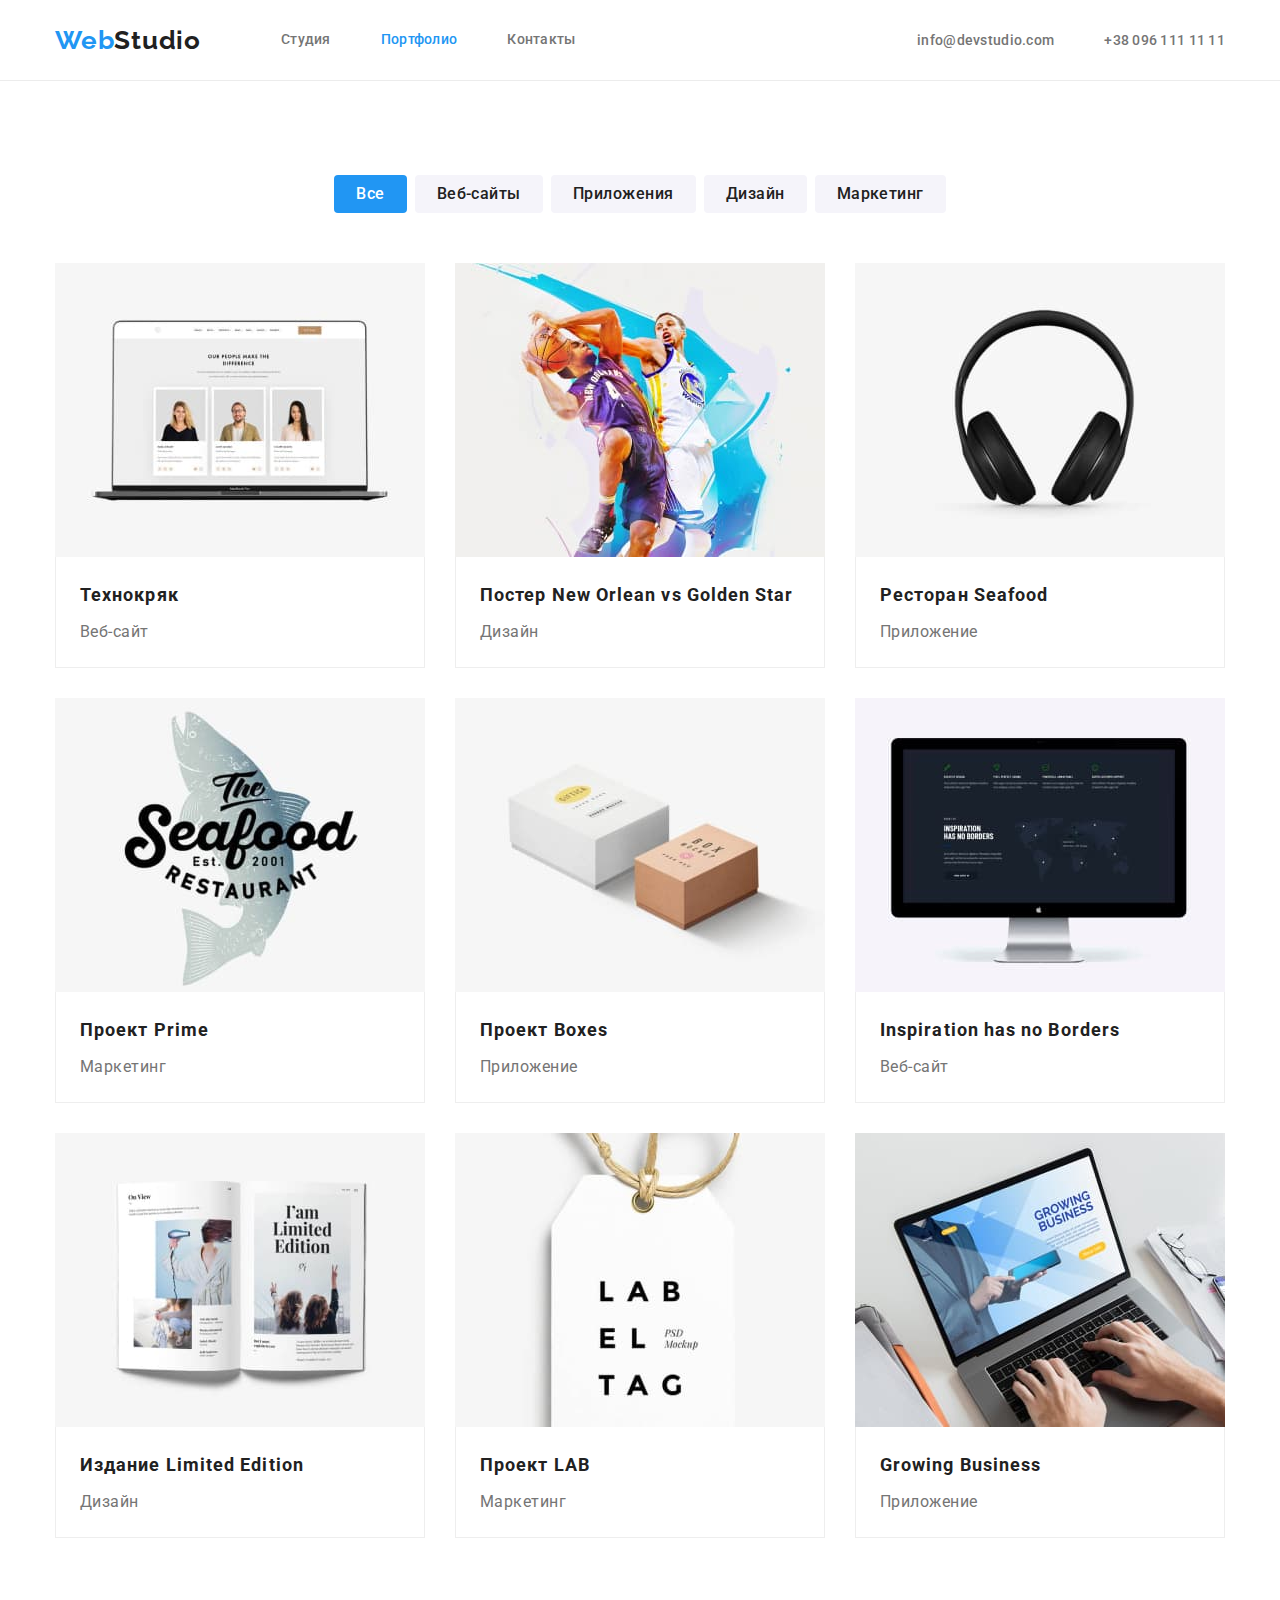
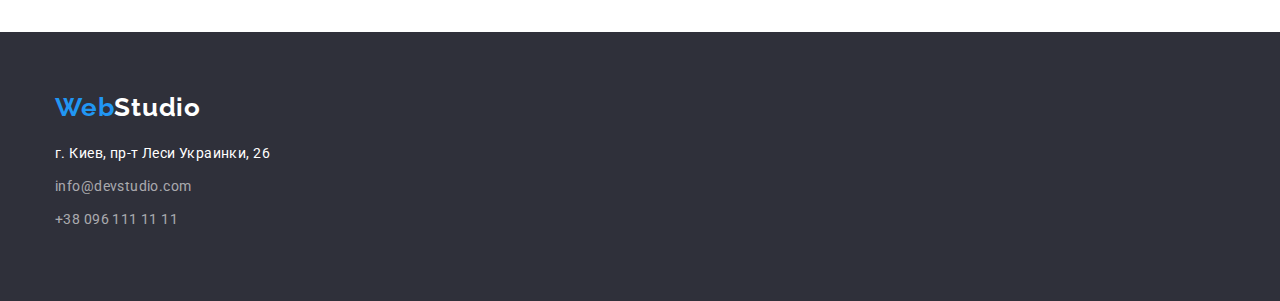
==== commit 51adb3ad: "correction is done" ====
--- a/portfolio.html
+++ b/portfolio.html
@@ -25,14 +25,13 @@
             <a class="header-logo" href="./index.html"> <span class="web">Web</span>Studio</a>
             <nav class="header-nav">
                 <ul class="header-list">
-                    <li class="item"><a class="link current" href="./index.html">Студия</a></li>
-                    <li class="item"><a class="link" href="./portfolio.html">Портфолио</a></li>
+                    <li class="item"><a class="link" href="./index.html">Студия</a></li>
+                    <li class="item"><a class="link current" href="./portfolio.html">Портфолио</a></li>
                     <li class="item"><a class="link" href="/">Контакты</a></li>
                 </ul>
             </nav>
             <ul class="header-right">
-                <li class="contact"><a class="header-mail current"
-                        href="mailto:info@devstudio.com">info@devstudio.com</a></li>
+                <li class="contact"><a class="header-mail" href="mailto:info@devstudio.com">info@devstudio.com</a></li>
                 <li class="contact"><a class="header-tel" href="+380961111111">+38 096 111 11 11</a></li>
             </ul>
         </div>
@@ -42,21 +41,17 @@
         <section class="projects section">
             <div class="menu container">
                 <ul class="menu-list">
-                    <div class="site">
-                        <li><button type="button" class="site-button current">Все</button></li>
-                    </div>
-                    <div class="site">
-                        <li><button type="button" class="site-button">Веб-сайты</button></li>
-                    </div>
-                    <div class="site">
-                        <li><button type="button" class="site-button">Приложения</button></li>
-                    </div>
-                    <div class="site">
-                        <li><button type="button" class="site-button">Дизайн</button></li>
-                    </div>
-                    <div class="site">
-                        <li><button type="button" class="site-button">Маркетинг</button></li>
-                    </div>
+                    <li class="site-menu"><button type="button" class="site-button current">Все</button>
+                    </li>
+                    <li class="site-menu"><button type="button" class="site-button">Веб-сайты</button>
+                    </li>
+                    <li class="site-menu"><button type="button" class="site-button">Приложения</button>
+                    </li>
+                    <li class="site-menu"><button type="button" class="site-button">Дизайн</button>
+                    </li>
+                    <li class="site-menu"><button type="button" class="site-button">Маркетинг</button>
+                    </li>
+
                 </ul>
 
                 <ul class="projects-list">
@@ -184,19 +179,17 @@
     <!--Contact us-->
     <footer class="footer">
         <div class="container">
-            <div class="footer-logo">
-                <a class="logo" href="/"> <span class="web">Web</span><span class="studio">Studio</span></a>
-            </div>
-            <div class="footer-contacts">
-                <address class="contacts-address">г. Киев, пр-т Леси Украинки, 26<br></address>
+            <a class="logo" href="/"> <span class="web">Web</span><span class="studio">Studio</span></a>
+            <address class="contacts-address">
+                <p class="text-item">г. Киев, пр-т Леси Украинки, 26</p>
                 <ul class="footer-list">
                     <li class="footer-item"><a class="contacts-mail"
                             href="mailto:info@devstudio.com">info@devstudio.com</a>
                     </li>
-                    <li class="footer-item"><a class="contacts-tel" href="tel:+380961111111">+38 096 111 11 11</a>
+                    <li class="phone-item"><a class="contacts-tel" href="tel:+380961111111">+38 096 111 11 11</a>
                     </li>
                 </ul>
-            </div>
+            </address>
         </div>
     </footer>
 </body>
--- a/css/styles.css
+++ b/css/styles.css
@@ -168,10 +168,14 @@
   /* identical to box height */
   letter-spacing: 0.03em;
   color: #ffffff;
-  /* padding-top: 60px; */
-  /* padding-bottom: 20px; */
+  
 }
 /* Hero section */
+.hero.section {
+padding-top: 200px;
+padding-bottom: 200px;
+}
+
 .hero {
   text-align: center;
   background-color: #2f303a;
@@ -317,15 +321,16 @@
   margin-top: 30px;
   
  }
+ .team-content {
+   padding: 30px;
+ }
 .member .team-member {
   text-align: center;
 }
 .team-text {
   text-align: center;
-  margin-bottom: 30px;
 }
 .team-member{
-  margin-top: 30px;
   margin-bottom: 10px;
 }
 .team-member {
@@ -354,20 +359,17 @@
 
 /* Footer Contacts */
 .footer {
+  padding: 60px 0 60px;
   background-color: #2f303a;
 }
-.footer-logo {
-  width: 145px;
-  padding-top: 60px;
-  padding-bottom: 20px;
-}
-.footer-contacts {
-  min-width: 231px;
-  padding-bottom: 60px;
+.contacts-address {
+  margin-top: 20px;
+}
+.text-item {
+  margin-bottom: 9px;
 }
 .footer-list .footer-item {
-  display: block;
-  padding-bottom: 9px;
+  margin-bottom: 9px;
 }
 .contacts-address {
   font-style: normal;
@@ -408,14 +410,15 @@
 .menu-list .site-button {
   border-style: none;
 }
+
 .menu-list {
   display: flex;
   justify-content: center;
   
-  margin-bottom: 34px;
-}
-
-.menu-list .site:not(:last-child) {
+  margin-bottom: 50px;
+}
+
+.menu-list .site-menu:not(:last-child) {
   margin-right: 8px;
 }
 
@@ -431,14 +434,13 @@
   border: none;
 }
 
-.menu-list .site {
+.menu-list .site-button {
   cursor: pointer;
   background-color: #f5f4fa;
 }
 
-.site .site-button {
+.menu-list .site-button {
   display: inline-block;
-  
   padding: 6px 22px;
 }
 .site-button:hover,
@@ -452,7 +454,10 @@
   background-color: #2196f3;
   color: #ffffff;
   border: none;
-
+}
+
+.cards {
+  padding-bottom: 94px;
 }
 .projects-list {
   display: flex;
@@ -468,7 +473,9 @@
   margin-top: 30px;
 }
 .card-content {
-  min-width: 322px;
+  border-right: 1px solid #eeeeee;
+  border-bottom: 1px solid #eeeeee;
+  border-left: 1px solid #eeeeee;
   padding: 20px 24px;
 }
 .projects-title {
@@ -478,7 +485,7 @@
 
   letter-spacing: 0.06em;
   color: #212121;
-  margin-bottom: 10px;
+  margin-bottom: 4px;
 }
 .projects-text {
   font-weight: 400;
@@ -490,7 +497,6 @@
 }
 .projects-list > .items {
   background: #ffffff;
-  border: 1px solid #eeeeee;
   box-sizing: border-box;
   
 }
